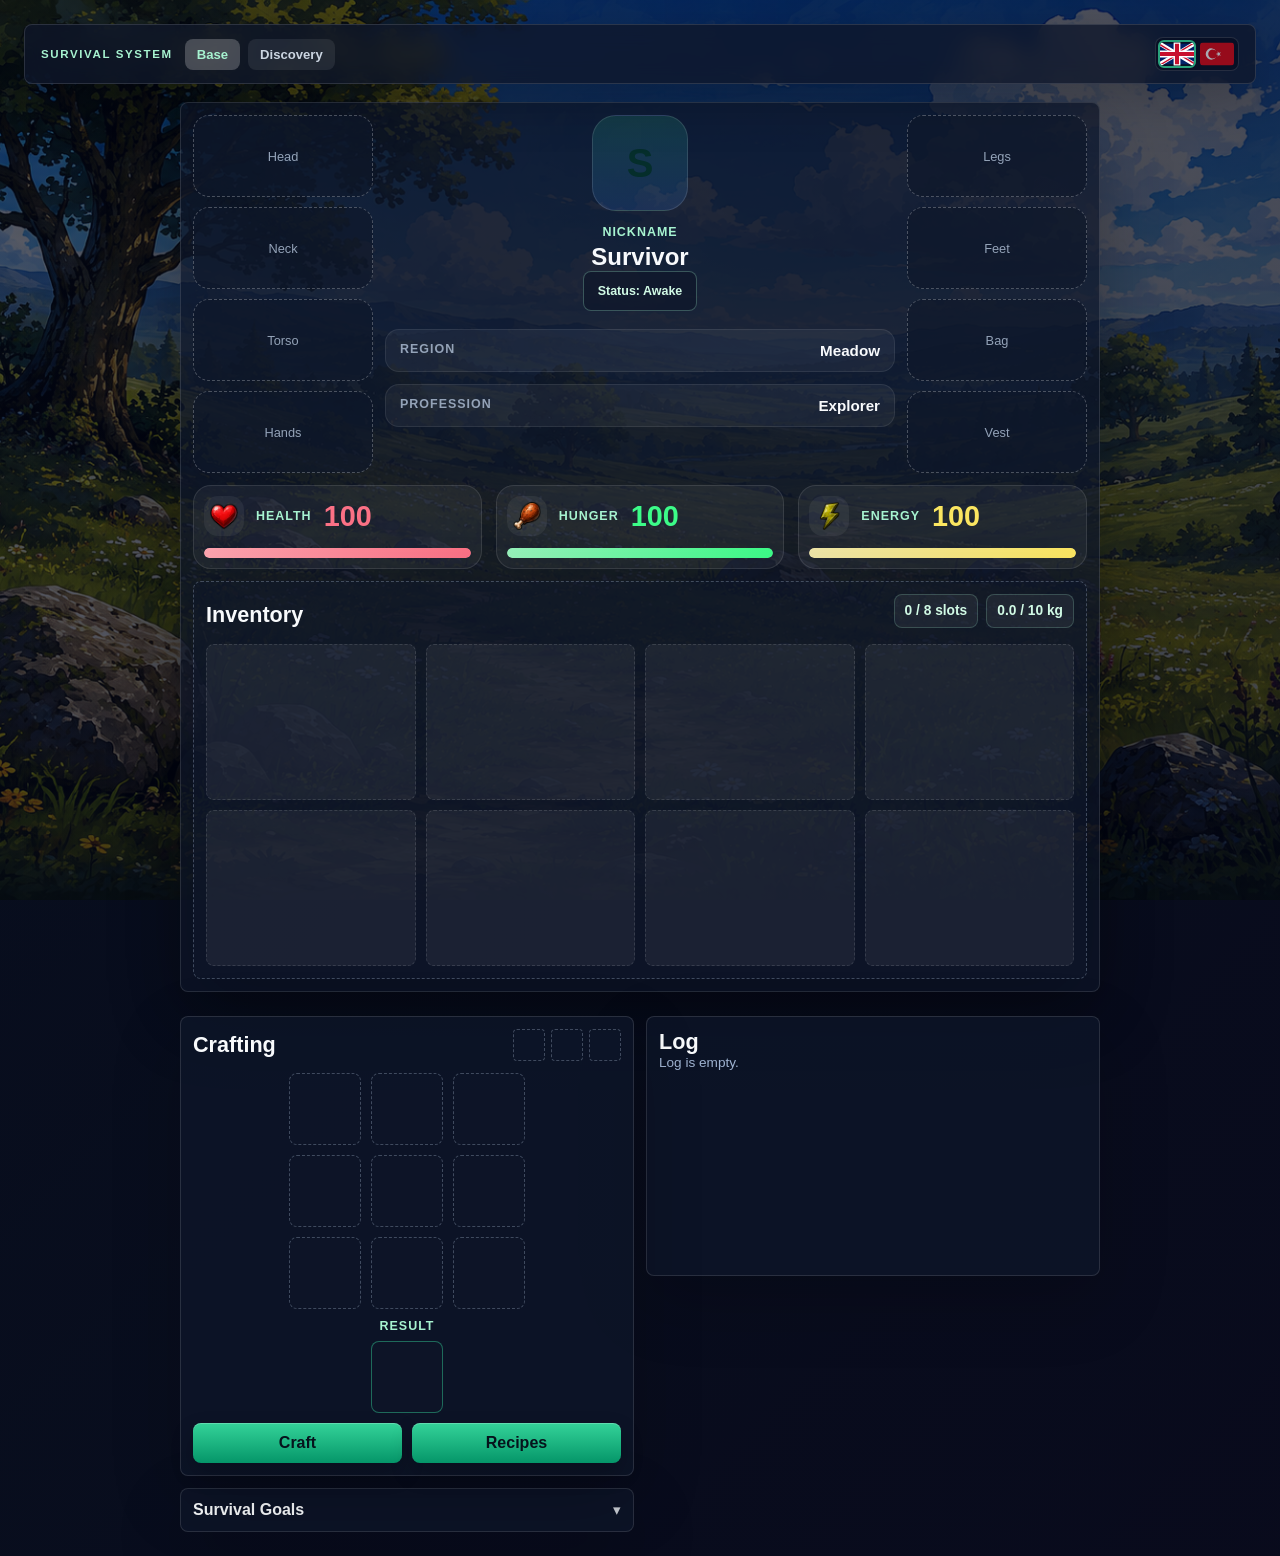
==== index.html @ 22fc7a63 "feat: Add clothing durability mechanics and damage handling during encounters; update translations f" ====
﻿<!DOCTYPE html>
<html lang="en">
<head>
  <meta charset="UTF-8">
  <meta name="viewport" content="width=device-width, initial-scale=1.0">
  <title>Survival System</title>
  <link rel="stylesheet" href="css/base.css">
  <link rel="stylesheet" href="css/layout.css">
  <link rel="stylesheet" href="css/character.css">
  <link rel="stylesheet" href="css/equipment.css">
  <link rel="stylesheet" href="css/inventory.css">
  <link rel="stylesheet" href="css/crafting.css">
  <link rel="stylesheet" href="css/shelter.css">
  <link rel="stylesheet" href="css/responsive.css">
</head>
<body>

  <header class="top-navbar">
  <div class="brand-block">
    <p class="eyebrow">SURVIVAL SYSTEM</p>
  </div>

  <nav class="navbar-menu" aria-label="Game menu">
    <a class="navbar-link is-active" href="index.html" data-i18n="base">Base</a>
    <a class="navbar-link" href="discovery.html" data-i18n="discovery">Discovery</a>
  </nav>

  <div class="language-switcher" aria-label="Language switcher">
    <button class="language-button is-active" type="button" data-language="en" aria-label="English">
      <svg xmlns="http://www.w3.org/2000/svg" viewBox="0 0 50 30" width="1000" height="600" aria-hidden="true">
        <clipPath id="t">
          <path d="M25,15h25v15zv15h-25zh-25v-15zv-15h25z"/>
        </clipPath>
        <path d="M0,0v30h50v-30z" fill="#012169"/>
        <path d="M0,0 50,30M50,0 0,30" stroke="#fff" stroke-width="6"/>
        <path d="M0,0 50,30M50,0 0,30" clip-path="url(#t)" stroke="#C8102E" stroke-width="4"/>
        <path d="M-1 11h22v-12h8v12h22v8h-22v12h-8v-12h-22z" fill="#C8102E" stroke="#FFF" stroke-width="2"/>
      </svg>
    </button>

        <button class="language-button" type="button" data-language="tr" aria-label="Turkce">
      <svg xmlns="http://www.w3.org/2000/svg" width="1200" height="800" viewBox="0 -30000 90000 60000" aria-hidden="true">
        <path fill="#e30a17" d="m0-30000h90000v60000H0z"/>
        <path fill="#fff" d="m41750 0 13568-4408-8386 11541V-7133l8386 11541zm925 8021a15000 15000 0 1 1 0-16042 12000 12000 0 1 0 0 16042z"/>
      </svg>
    </button>
  </div>
</header>

<p id="alertMessage" class="alert-message" aria-live="polite" hidden></p>

  <main class="game-shell game-layout" aria-label="Survival game interface">
    <section class="left-column">
      <section class="profile-panel" aria-label="Character information">
        <div class="profile-top eft-layout" aria-label="Character profile and equipment">

          <section class="equipment-side" aria-label="Equipment slots">

            <div class="equipment-column">
              <div class="equipment-slot" data-equip-slot="head">Head</div>
              <div class="equipment-slot" data-equip-slot="neck">Neck</div>
              <div class="equipment-slot" data-equip-slot="torso">Torso</div>
              <div class="equipment-slot" data-equip-slot="hands">Hands</div>
            </div>
          </section>

          <section class="character-center" aria-label="Character center panel">
            <div class="avatar human-avatar" aria-hidden="true">
              <span class="avatar-icon">S</span>
            </div>

            <div class="profile-details" aria-label="Character information">
              <p class="label" data-i18n="nicknameLabel">Nickname</p>
              <p id="nickname" class="name">Survivor</p>
              <p id="statusText" class="status-pill profile-status">Status: Awake</p>

              <div class="character-meta" aria-label="Character metadata">
                <div class="meta-row">
                  <span data-i18n="regionLabel">Region</span>
                  <strong id="region">Meadow</strong>
                </div>
                <div class="meta-row">
                  <span data-i18n="professionLabel">Profession</span>
                  <strong id="profession">Explorer</strong>
                </div><!-- experience is currently not implemented, so hiding this for now to avoid confusion
              <div class="meta-row">
                  <span data-i18n="experienceLabel">Experience</span>
                  <strong id="experience">420 XP</strong>
                </div> -->
              </div>
            </div>
          </section>

          <section class="equipment-side right-equipment" aria-label="Equipment slots">

            <div class="equipment-column">
              <div class="equipment-slot" data-equip-slot="legs">Legs</div>
              <div class="equipment-slot" data-equip-slot="feet">Feet</div>
              <div class="equipment-slot" data-equip-slot="bag">Bag</div>
              <div class="equipment-slot" data-equip-slot="vest">Vest</div>
            </div>
          </section>

          </div>

            <div class="status-meters" aria-label="Status meters">
              <article class="status-card health">
                <div class="status-header">
                <div class="status-icon health-icon" aria-hidden="true">
                  <img src="img/health.png" class="icon-base" alt="">
                  <img src="img/health.png" class="icon-fill" id="healthIconFill" alt="">
                </div>
                  <span class="stat-label" data-i18n="health">Health</span>
                  <strong id="health">100</strong>
                </div>
                <div class="meter-track">
                  <div class="meter-fill" id="healthFill"></div>
                </div>
                
              </article>

              <article class="status-card hunger">
                <div class="status-header">
                <div class="status-icon hunger-icon" aria-hidden="true">
                  <img src="img/hunger.png" class="icon-base" alt="">
                  <img src="img/hunger.png" class="icon-fill" id="hungerIconFill" alt="">
                </div>
                  <span class="stat-label" data-i18n="hunger">Hunger</span>
                  <strong id="hunger">50</strong>
                </div>
                <div class="meter-track">
                  <div class="meter-fill" id="hungerFill"></div>
                </div>
                
              </article>

              <article class="status-card energy">
                <div class="status-header">
                <div class="status-icon energy-icon" aria-hidden="true">
                  <img src="img/energy.png" class="icon-base" alt="">
                  <img src="img/energy.png" class="icon-fill" id="energyIconFill" alt="">
                </div>
                  <span class="stat-label" data-i18n="energy">Energy</span>
                  <strong id="energy">50</strong>
                </div>
                <div class="meter-track">
                  <div class="meter-fill" id="energyFill"></div>
                </div>
                
              </article>
            </div>
          </div>

    <section class="inventory-panel" aria-label="Inventory">
      <div class="inventory-header">
        <h2 data-i18n="inventory">Inventory</h2>
        <p class="inventory-summary">
          <span id="inventorySlots">0 / 4 slots</span>
          <span id="inventoryWeight">0 / 5 kg</span>
        </p>
      </div>
      <div id="inventoryGrid" class="inventory-grid"></div>
    </section>
  
      </section>
    </section>

 <section class="right-column" aria-label="Crafting & Recipes">

    <section class="side-card shelter-card" id="shelterCard" hidden>
      <div class="side-card-header shelter-header">
        <div class="shelter-top">
          <div>
            <h2 id="shelterTitle" data-i18n="tent">Tent</h2>
            <small id="shelterRegionText">Meadow</small>
          </div>
          

          <div class="shelter-summary">
            <span id="shelterStorageText">0 / 16 slots</span>
            <span id="shelterWeightText">0 / 50 kg</span>
          </div>
          <button id="destroyShelterButton" class="destroy-shelter-button" type="button" data-i18n="pack">Pack</button>
        </div>
      </div>
      <div class="shelter-storage-grid" id="shelterStorageGrid"></div>
    </section>

    <aside class="info-side-panel" aria-label="Recipes and logs">
    <section class="side-card recipes-card" id="recipesPanel" hidden>
      <div class="recipes-header">
        <h2 data-i18n="recipes">Recipes</h2>
        <button id="closeRecipesBtn" type="button" class="recipes-close">&times;</button>
      </div>

      <div class="recipes-category">
        <div class="recipe-filters" id="recipeFilters">
          <button type="button" class="recipe-filter-btn is-active" data-category="basic" data-i18n="recipeCategory_basic">Basic</button>
          <button type="button" class="recipe-filter-btn" data-category="medical" data-i18n="recipeCategory_medical" >Medical</button>
          <button type="button" class="recipe-filter-btn" data-category="tools" data-i18n="recipeCategory_tools" >Tools</button>
          <button type="button" class="recipe-filter-btn" data-category="smelting" data-i18n="recipeCategory_smelting" >Smelting</button>
          <button type="button" class="recipe-filter-btn" data-category="survival" data-i18n="recipeCategory_survival" >Survival</button>
          <button type="button" class="recipe-filter-btn" data-category="cooking" data-i18n="recipeCategory_cooking" >Cooking</button>
          <button type="button" class="recipe-filter-btn" data-category="clothing" data-i18n="recipeCategory_clothing" >Clothing</button>
        </div>
      </div>

      <div class="recipe-list" id="recipeList"></div>
    </section>

  </aside>

      <div class="right-bottom-grid">
  <aside class="craft-side-panel" aria-label="Crafting">
    <section class="side-card crafting-card">

        <div class="crafting-header">
        <h2 data-i18n="crafting">Crafting</h2>
          <div class="workstation-slots" id="workstationSlots">
          <div class="workstation-slot" data-workstation-slot="campfire"></div>
          <div class="workstation-slot" data-workstation-slot="choppingBlock"></div>
          <div class="workstation-slot" data-workstation-slot="tanningRack"></div>
        </div>
      </div>


      <div class="crafting-workbench">
        <div class="craft-grid" id="craftGrid">
          <div class="craft-slot" data-craft-slot="0"></div>
          <div class="craft-slot" data-craft-slot="1"></div>
          <div class="craft-slot" data-craft-slot="2"></div>

          <div class="craft-slot" data-craft-slot="3"></div>
          <div class="craft-slot" data-craft-slot="4"></div>
          <div class="craft-slot" data-craft-slot="5"></div>

          <div class="craft-slot" data-craft-slot="6"></div>
          <div class="craft-slot" data-craft-slot="7"></div>
          <div class="craft-slot" data-craft-slot="8"></div>
        </div>

        <div class="craft-result-area">
          <p class="craft-result-label" data-i18n="result">Result</p>

          <div class="craft-result-slot" id="craftResultSlot"></div>
        </div>

        <div class="craft-actions">
          <button id="craftBtn" type="button" data-i18n="craft">Craft</button>
          <button id="recipesBtn" type="button" data-i18n="recipes">Recipes</button>
        </div>
      </div>
    </section>
  </aside>

      <section class="side-card log-card">
      <div class="log-header">
        <h2 data-i18n="log">Log</h2>
      </div>

      <div id="logList" class="log-list">
        <p class="log-empty" data-i18n="logEmpty">No events yet.</p>
      </div>
    </section>

    <section class="side-card goals-panel" id="goalsPanel">
      <button type="button" class="goals-toggle" id="goalsToggle">
        <span data-i18n="survivalGoals">Survival Goals</span>
        <span class="goals-arrow" id="goalsArrow">▾</span>
      </button>

      <div class="goals-content" id="goalsContent">
        <div id="goalsList" class="goals-list"></div>
      </div>
    </section>

      </div>

</section>

  </main>

  <div id="toastContainer" class="toast-container" aria-live="polite"></div>

<script src="js/data.js"></script>
<script src="js/character.js"></script>
<script src="js/inventory.js"></script>
<script src="js/i18n.js"></script>
<script src="js/equipment.js"></script>
<script src="js/crafting.js"></script>
<script src="js/ui.js"></script>
<script src="js/shelter.js"></script>
<script src="js/save.js"></script>
<script src="js/main.js"></script>
</body>
</html>
---- css/base.css ----
* {
  box-sizing: border-box;
}

body {
  min-height: 100vh;
  margin: 0;
  --region-image: none;
  background:
    linear-gradient(135deg, rgba(2, 6, 23, 0.65), rgba(2, 6, 23, 0.78)),
    var(--region-image) center / cover no-repeat fixed,
    radial-gradient(circle at top left, rgba(52, 211, 153, 0.16), transparent 34rem),
    linear-gradient(135deg, #111827 0%, #18212f 52%, #211b2f 100%);
  color: #f8fafc;
  font-family: Arial, sans-serif;
  padding: 24px;
  transition: background 320ms ease;
}

.hero {
  margin-bottom: 24px;
}

.eyebrow,
.label,
.stat-label {
  margin: 0;
  color: #a7f3d0;
  font-size: 0.78rem;
  font-weight: 700;
  letter-spacing: 0.08em;
  text-transform: uppercase;
}

h1 {
  margin: 8px 0 14px;
  font-size: clamp(2rem, 5vw, 4rem);
  line-height: 1;
}

h2 {
  margin: 0;
  font-size: 1.35rem;
}

.status-pill {
  display: inline-flex;
  align-items: center;
  min-height: 40px;
  margin: 0;
  padding: 10px 14px;
  border: 1px solid rgba(167, 243, 208, 0.28);
  border-radius: 8px;
  background: rgba(15, 23, 42, 0.72);
  color: #d1fae5;
  font-weight: 700;
}

.profile-status {
  display: inline-flex;
  justify-content: center;
  align-items: center;
  width: fit-content;
  margin: 8px auto 14px;
  font-size: 0.78rem;
}

.alert-message {
  display: none;
  width: fit-content;
  max-width: 100%;
  margin: 12px 0 0;
  padding: 11px 14px;
  border: 1px solid rgba(251, 146, 60, 0.45);
  border-radius: 8px;
  background: rgba(127, 29, 29, 0.62);
  box-shadow: 0 14px 34px rgba(251, 146, 60, 0.18);
  color: #ffedd5;
  font-weight: 800;
}

.alert-message.is-visible {
  display: block;
  animation: alert-pop 220ms ease-out;
}

@keyframes alert-pop {
  from {
    opacity: 0;
    transform: translateY(-6px);
  }

  to {
    opacity: 1;
    transform: translateY(0);
  }
}

.toast-container {
  position: fixed;
  right: 18px;
  bottom: 18px;
  z-index: 9999;

  display: grid;
  gap: 10px;

  width: min(320px, calc(100vw - 36px));
}

.toast {
  padding: 12px 14px;

  border-radius: 8px;
  border: 1px solid rgba(255, 255, 255, 0.14);

  background: rgba(15, 23, 42, 0.94);
  color: #f8fafc;

  font-size: 0.86rem;
  font-weight: 700;

  box-shadow: 0 18px 40px rgba(0, 0, 0, 0.35);

  animation: toastIn 160ms ease;
}

.toast.is-warning {
  border-color: rgba(251, 191, 36, 0.45);
}

.toast.is-error {
  border-color: rgba(244, 63, 94, 0.5);
}

.toast.is-success {
  border-color: rgba(52, 211, 153, 0.5);
}

@keyframes toastIn {
  from {
    opacity: 0;
    transform: translateY(8px);
  }

  to {
    opacity: 1;
    transform: translateY(0);
  }
}
---- css/layout.css ----
.top-navbar {
  width: min(1500px, 100%);
  margin: 0 auto 18px;

  display: flex;
  align-items: center;
  justify-content: space-between;
  gap: 12px;

  padding: 12px 16px;

  border: 1px solid rgba(255, 255, 255, 0.12);
  border-radius: 8px;

  background: rgba(15, 23, 42, 0.78);
  box-shadow: 0 18px 50px rgba(0, 0, 0, 0.22);
  backdrop-filter: blur(10px);
}

.brand-block {
  display: flex;
  align-items: center;
}

.top-navbar .eyebrow {
  margin: 0;
  font-size: 0.72rem;
  letter-spacing: 0.14em;
  text-transform: uppercase;
  color: #a7f3d0;
  font-weight: 900;
}

.top-navbar h1 {
  margin: 0;
  font-size: clamp(1.5rem, 3vw, 2.4rem);
  line-height: 1;
}

.navbar-actions {
  display: flex;
  align-items: center;
  gap: 12px;
}

.top-navbar .status-pill {
  margin: 0;
}

.navbar-menu {  display: flex;
  justify-content: center;
  align-items: center;
  gap: 8px;
}
.navbar-menu:empty {
  display: none;
}

.navbar-link {
  border: 0;
  border-radius: 8px;
  padding: 8px 12px;
  background: transparent;
  color: #cbd5e1;
  font-weight: 800;
  font-size: 0.82rem;
  cursor: pointer;
  text-decoration: none;
}

.navbar-link {
  background: rgba(255, 255, 255, 0.08);
}

.navbar-link.is-active {
  background: rgba(255, 255, 255, 0.219);
  color:#a7f3d0;
}

.language-switcher {
  margin-left: auto;

  display: flex;
  align-items: center;
  gap: 6px;

  padding: 4px;

  border-radius: 8px;
  background: rgba(2, 6, 23, 0.45);
  border: 1px solid rgba(255, 255, 255, 0.12);
}

.language-button {
  width: 34px;
  height: 24px;

  padding: 0;
  border: 0;
  border-radius: 4px;

  overflow: hidden;
  cursor: pointer;

  background: transparent;
  opacity: 0.65;
}

.language-button svg {
  width: 100%;
  height: 100%;
  display: block;
}

.language-button:hover {
  background: rgba(255, 255, 255, 0.12);
  box-shadow: none;
}

.language-button.is-active {
  opacity: 1;
  outline: 2px solid rgba(52, 211, 153, 0.75);
}


.game-shell {
  width: min(920px, 100%);
  margin: 0 auto;
}

.game-layout {
  display: grid;
  grid-template-columns: minmax(720px, 1fr) 360px;
  gap: 24px;
  align-items: start;
  max-width: 1560px;
  margin: 0 auto;
}

.game-shell.game-layout {
  width: min(1500px, 100%);
  display: grid;
  grid-template-columns: minmax(620px, 1.35fr) minmax(620px, 1fr);
  gap: 12px;
  align-items: start;
}

.left-column,
.right-column {
  display: grid;
  gap: 12px;
  min-width: 0;
  align-content: start;
}

.right-bottom-grid {
  display: grid;
  grid-template-columns: minmax(300px, 1fr) minmax(300px, 1fr);
  gap: 12px;
  align-items: start;
}

.craft-side-panel,
.info-side-panel {
  top: 88px;
  min-width: 0;
  display: grid;
  gap: 12px;
}

.main-panel {
  display: grid;
  gap: 12px;
  min-width: 0;
}

.goals-panel {
  overflow: hidden;
}

.goals-toggle {
  width: 100%;
  border: none;
  background: transparent;
  color: inherit;
  cursor: pointer;
  display: flex;
  align-items: center;
  justify-content: space-between;
  gap: 8px;
  padding: 0;
  font: inherit;
}

.goals-toggle span:first-child {
  font-size: 1rem;
  font-weight: 700;
}

.goals-arrow {
  opacity: 0.75;
  font-size: 0.95rem;
}

.goals-content {
  max-height: 0;
  overflow: hidden;
  transition: max-height 0.25s ease;
}

.goals-list {
  margin-top: 12px;
  display: grid;
  gap: 6px;
  padding-top: 10px;
  border-top: 1px solid rgba(148, 163, 184, 0.18);
}

.goal-item {
  display: flex;
  align-items: center;
  gap: 8px;
  min-height: 24px;
  font-size: 0.88rem;
  color: rgba(226, 232, 240, 0.88);
}

.goal-check {
  width: 18px;
  min-width: 18px;
  display: inline-flex;
  justify-content: center;
  color: rgba(148, 163, 184, 0.9);
  font-size: 0.85rem;
}

.goal-text {
  line-height: 1.35;
}

.goal-completed {
  color: rgba(148, 163, 184, 0.75);
}

.goal-completed .goal-check {
  color: rgba(34, 197, 94, 0.95);
}

.goal-completed .goal-text {
  text-decoration: line-through;
  text-decoration-thickness: 1px;
  text-decoration-color: rgba(148, 163, 184, 0.65);
}
---- css/character.css ----
.profile-panel {
  display: grid;
  gap: 12px;
  padding: 12px;
  border: 1px solid rgba(255, 255, 255, 0.12);
  border-radius: 8px;
  background: rgba(15, 23, 42, 0.72);
  box-shadow: 0 24px 70px rgba(0, 0, 0, 0.28);
}

.avatar {
  display: grid;
  width: 58px;
  height: 58px;
  place-items: center;
  border-radius: 8px;
  background: #34d399;
  color: #052e2b;
  font-size: 1.7rem;
  font-weight: 800;
}

.name {
  margin: 4px 0 0;
  font-size: 1.5rem;
  font-weight: 800;
}

.hero {
  margin-bottom: 24px;
}

.health strong {
  color: #fb7185;
}

.hunger strong {
  color: #3cfb88;
}

.energy strong {
  color: #fae560;
}

.profile-top {
  display: grid;
  grid-template-columns: minmax(140px, 180px) minmax(0, 1fr) minmax(140px, 180px);
  gap: 12px;
  align-items: stretch;
}

.human-avatar {
  width: 96px;
  height: 96px;
  border-radius: 24px;
  background: linear-gradient(180deg, rgba(52, 211, 153, 0.16), rgba(59, 130, 246, 0.16));
  display: grid;
  place-items: center;
  border: 1px solid rgba(255, 255, 255, 0.12);
}

.character-center {
  display: grid;
  justify-items: center;
  text-align: center;
  gap: 14px;
}

.profile-details {
  width: 100%;
}

.avatar-icon {
  font-size: 2.5rem;
}

.character-meta {
  display: grid;
  gap: 12px;
  margin-top: 18px;
}

.meta-row {
  display: flex;
  justify-content: space-between;
  gap: 12px;
  padding: 12px 14px;
  border-radius: 14px;
  background: rgba(255, 255, 255, 0.05);
  border: 1px solid rgba(255, 255, 255, 0.08);
}

.meta-row span {
  color: #94a3b8;
  font-size: 0.78rem;
  font-weight: 700;
  letter-spacing: 0.08em;
  text-transform: uppercase;
}

.meta-row strong {
  color: #f8fafc;
  font-size: 0.95rem;
  font-weight: 800;
}

.status-meters {
  display: grid;
  gap: 14px;
  grid-template-columns: repeat(3, minmax(0, 1fr));
}

.status-card {
  padding: 10px;
  border-radius: 18px;
  border: 1px solid rgba(255, 255, 255, 0.1);
  background: rgba(255, 255, 255, 0.05);
  display: grid;
  gap: 12px;
}

.status-header {
  display: flex;
  align-items: center;
  gap: 12px;
}

.status-icon {
  position: relative;
  width: 2.5rem;
  height: 2.5rem;
  border-radius: 14px;
  background: rgba(255, 255, 255, 0.06);
  display: grid;
  place-items: center;
  overflow: hidden;
}

.icon-base,
.icon-fill {
  position: absolute;
  width: 70%;
  height: 70%;
  object-fit: contain;
}

.icon-base {
  opacity: 0.18;
  filter: grayscale(1);
}

.icon-fill {
  opacity: 1;
  clip-path: inset(var(--empty) 0 0 0);
  transition: clip-path 260ms ease;
}

.status-card.health {
  color: #fb7185;
}

.status-card.hunger {
  color: #3cfb88;
}

.status-card.energy {
  color: #fae560;
}

.meter-track {
  width: 100%;
  height: 10px;
  background: rgba(255, 255, 255, 0.15);
  border-radius: 999px;
  overflow: hidden;
}

.meter-fill {
  width: 0%;
  height: 100%;
  border-radius: 999px;
  background: linear-gradient(90deg, rgba(52, 211, 153, 0.9), rgba(34, 211, 212, 0.9));
  transition: width 260ms ease;
}

.status-card.health .meter-fill {
  background: linear-gradient(90deg, #fda4af, #fb7185);
}

.status-card.hunger .meter-fill {
  background: linear-gradient(90deg, #97f1bb, #3cfb88);
}

.status-card.energy .meter-fill {
  background: linear-gradient(90deg, #eee5a8, #fae560);
}



.status-card strong {
  font-size: 1.8rem;
  line-height: 1;
}

.status-pill {
  display: inline-flex;
  align-items: center;
  min-height: 40px;
  margin: 0;
  padding: 10px 14px;
  border: 1px solid rgba(167, 243, 208, 0.28);
  border-radius: 8px;
  background: rgba(15, 23, 42, 0.72);
  color: #d1fae5;
  font-weight: 700;
}
---- css/equipment.css ----
.equipment-grid {
  display: grid;
  grid-template-columns: repeat(2, 96px);
  gap: 10px;
}

.eft-layout {
  align-items: start;
}

.equipment-side {
  display: grid;
  gap: 10px;
}

.equipment-side h2 {
  font-size: 0.9rem;
  color: #86efac;
  letter-spacing: 0.08em;
  text-transform: uppercase;
}

.equipment-title-placeholder {
  visibility: hidden;
  user-select: none;
}

.equipment-column {
  display: grid;
  gap: 10px;
}

.equipment-slot {
  min-height: 82px;
  border: 1px dashed rgba(255,255,255,0.25);
  border-radius: 16px;
  background: rgba(15, 23, 42, 0.65);
  display: grid;
  place-items: center;
  text-align: center;
  font-size: 0.8rem;
  color: #94a3b8;
  position: relative;
  overflow: hidden;
}

.equipment-slot img {
  width: 42px;
  height: 42px;
  object-fit: contain;
}

.equipment-slot.is-equipped {
  border-style: solid;
  color: #f8fafc;
  background: rgba(52, 211, 153, 0.16);
  border-color: rgba(110, 231, 183, 0.6);
}

.equipment-slot span {
  display: block;
  max-width: 90%;
  white-space: nowrap;
  overflow: hidden;
  text-overflow: ellipsis;
}

.equipment-remove {
  position: absolute;
  top: 6px;
  right: 6px;
  width: 22px;
  height: 22px;
  border: 0;
  font-size: 12px;
  border-radius: 50%;
  background: rgba(0, 0, 0, 0.35);
  color: rgba(255, 255, 255, 0.7);
  cursor: pointer;
  opacity: 0;
  transition:
    opacity 150ms ease,
    background 150ms ease,
    color 150ms ease;
}

.equipment-slot:hover .equipment-remove {
  opacity: 1;
}

.equipment-remove:hover {
  background: rgba(220, 38, 38, 0.85);
  color: white;
}
---- css/inventory.css ----
.inventory-panel {
  padding: 12px;
  border: 1px dashed rgba(148, 163, 184, 0.38);
  background: rgba(15, 23, 42, 0.48);
  border-radius: 8px;
  box-shadow: 0 24px 70px rgba(0, 0, 0, 0.2);
}

.inventory-header {
  display: flex;
  align-items: end;
  justify-content: space-between;
  gap: 12px;
  margin-bottom: 16px;
}

.inventory-summary {
  display: flex;
  flex-wrap: wrap;
  justify-content: flex-end;
  gap: 8px;
  margin: 0;
}

.inventory-summary span {
  min-height: 34px;
  padding: 8px 10px;
  border: 1px solid rgba(167, 243, 208, 0.2);
  border-radius: 8px;
  background: rgba(255, 255, 255, 0.06);
  color: #d1fae5;
  font-size: 0.86rem;
  font-weight: 800;
}

.inventory-grid {
  display: grid;
  grid-template-columns: repeat(4, minmax(0, 1fr));
  gap: 10px;
}

.inventory-slot {
  position: relative;
  display: grid;
  min-height: 156px;
  overflow: hidden;
  padding: 10px;
  border: 1px solid rgba(255, 255, 255, 0.12);
  border-radius: 8px;
  background: rgba(255, 255, 255, 0.06);
}

.inventory-slot.is-empty {
  place-items: center;
  border-style: dashed;
}

.empty-slot-label {
  color: #cbd5e1;
  font-weight: 800;
  letter-spacing: 0.03em;
}

.item-info {
  display: grid;
  padding-bottom: 24px;
  min-height: 100%;
  grid-template-rows: 1fr auto;
  gap: 8px;
  place-items: center;
}

.item-image {
  width: min(96px, 80%);
  height: 90px;
  object-fit: contain;
  filter: drop-shadow(0 12px 18px rgba(0, 0, 0, 0.28));
  transition: transform 160ms ease, opacity 160ms ease;
}

.item-info strong {
  max-width: 100%;
  align-self: end;
  overflow: hidden;
  text-align: center;
  text-overflow: ellipsis;
  white-space: nowrap;
}

.quantity-badge {
  position: absolute;
  top: 8px;
  left: 8px;
  z-index: 5;
  min-width: 24px;
  height: 24px;
  display: flex;
  align-items: center;
  justify-content: center;
  border-radius: 999px;
  background: rgba(15, 23, 42, 0.9);
  color: white;
  font-size: 0.75rem;
  font-weight: 800;
}

.slot-actions {
  position: absolute;
  top: 8px;
  right: 8px;
  display: flex;
  gap: 6px;
  z-index: 12;
  opacity: 0;
  pointer-events: none;
  transition: opacity 140ms ease;
}

.inventory-slot:hover .slot-actions,
.inventory-slot:focus-within .slot-actions {
  opacity: 1;
  pointer-events: auto;
}

.inventory-slot:hover .item-image,
.inventory-slot:focus-within .item-image {
  opacity: 0.52;
  transform: scale(0.96);
}

.slot-action {
  width: 22px;
  height: 22px;
  display: grid;
  place-items: center;

  border: 0;
  border-radius: 50%;

  background: rgba(0, 0, 0, 0.35);
  color: rgba(255, 255, 255, 0.7);

  cursor: pointer;
  font-size: 0;
  font-weight: 900;

  box-shadow: none;

  transition:
    opacity 150ms ease,
    background 150ms ease,
    color 150ms ease;
}

.slot-action:hover {
  transform: translateY(-1px);
}

.use-action {
  color: #eff6ff;
  border-color: rgba(147, 197, 253, 0.5);
}

.use-action:hover,
.wear-action:hover {
  background: rgba(34, 197, 94, 0.88);
  border-color: rgba(134, 239, 172, 0.75);
}

.use-action::before {
  content: "✓";
  font-size: 12px;
}

.wear-action::before {
  content: "◆";
  font-size: 12px;
}

.drop-action::before {
  content: "×";
  font-size: 12px;
  line-height: 1;
}

.use-action,
.wear-action {
  border-color: rgba(52, 211, 153, 0.35);
}

.drop-action {
  border-color: rgba(244, 63, 94, 0.35);
}

.drop-action:hover {
  background: rgba(220, 38, 38, 0.85);
  color: white;
}

.item-durability {
  position: absolute;
  left: 10px;
  bottom: 10px;
  display: inline-flex;
  align-items: center;
  justify-content: center;
  min-width: 48px;
  padding: 4px 8px;
  border-radius: 10px;
  background: rgba(15, 23, 42, 0.9);
  border: 1px solid rgba(255, 255, 255, 0.08);
  color: #f8fafc;
  font-size: 0.68rem;
  font-weight: 800;
  line-height: 1;
  letter-spacing: 0.02em;
}

.item-weight {
  position: absolute;
  right: 10px;
  bottom: 10px;
  display: inline-flex;
  align-items: center;
  justify-content: center;
  min-width: 62px;
  padding: 4px 8px;
  border-radius: 10px;
  background: rgba(15, 23, 42, 0.9);
  border: 1px solid rgba(255, 255, 255, 0.08);
  color: #f8fafc;
  font-size: 0.68rem;
  font-weight: 800;
  line-height: 1;
  letter-spacing: 0.02em;
}
---- css/crafting.css ----
.side-card {
  padding: 12px;
  border: 1px solid rgba(255, 255, 255, 0.12);
  border-radius: 8px;
  background: rgba(15, 23, 42, 0.72);
  box-shadow: 0 24px 70px rgba(0, 0, 0, 0.2);
}

.crafting-workbench {
  display: grid;
  gap: 10px;
}

.craft-grid {
  display: grid;
  grid-template-columns: repeat(3, 72px);
  gap: 10px;
  justify-content: center;
}

.craft-slot,
.craft-result-slot {
  width: 72px;
  height: 72px;

  border-radius: 8px;
  border: 1px dashed rgba(148, 163, 184, 0.38);

  background: rgba(15, 23, 42, 0.48);

  display: grid;
  place-items: center;

  color: #9fb3d1;
  font-size: 0.72rem;

  position: relative;
  overflow: hidden;
}

.craft-slot:hover {
  border-color: rgba(52, 211, 153, 0.65);
  background: rgba(30, 41, 59, 0.72);
}

.craft-slot img {
  width: 36px;
  height: 36px;
  object-fit: contain;
}

.craft-slot span {
  font-size: 0.68rem;
  font-weight: 800;
  text-align: center;
}

.craft-result-area {
  display: grid;
  justify-content: center;
  gap: 8px;
}

.craft-result-slot {
  border-style: solid;
  border-color: rgba(52, 211, 153, 0.45);
}

.craft-result-slot img {
  width: 36px;
  height: 36px;
  object-fit: contain;
}

.craft-result-slot span {
  font-size: 0.72rem;
  font-weight: 800;
  text-align: center;
}

.craft-result-label {
  margin: 0;
  text-align: center;
  color: #a7f3d0;
  font-size: 0.78rem;
  font-weight: 900;
  letter-spacing: 0.08em;
  text-transform: uppercase;
}

.craft-actions {
  display: grid;
  grid-template-columns: 1fr 1fr;
  gap: 10px;
}

.craft-actions button {
  height: 40px;
  border: 0;
  border-radius: 8px;
  background: linear-gradient(180deg, #34d399, #059669);
  color: #06131c;
  font-weight: 900;
  font-size: 1rem;
  cursor: pointer;
  box-shadow:
    0 10px 22px rgba(0, 0, 0, 0.22),
    inset 0 1px 0 rgba(255, 255, 255, 0.22);
}

.craft-actions button:hover {
  filter: brightness(1.08);
}

.craft-actions button:active {
  transform: translateY(1px);
}

.crafting-card {
  position: relative;
}

.recipes-card {
  display: grid;
  gap: 12px;
}

.recipes-card[hidden] {
  display: none;
}

.recipes-header {
  display: flex;
  align-items: center;
  justify-content: space-between;
  gap: 12px;
  margin-bottom: 12px;
}

.recipes-header h3 {
  margin: 0;
  font-size: 1rem;
}

.recipes-close {
  width: 26px;
  height: 26px;

  border: 0;
  border-radius: 50%;

  background: rgba(15, 23, 42, 0.85);
  color: #f8fafc;

  cursor: pointer;
  font-weight: 900;
}

.recipes-close:hover {
  background: rgba(220, 38, 38, 0.85);
}

.recipes-category {
  color: #a7f3d0;
  font-weight: 900;
  letter-spacing: 0.08em;
  text-transform: uppercase;
}

.recipe-filters {
  display: grid;
  grid-template-columns: repeat(4, 1fr);
  gap: 4px;
  margin: 4px 0 4px;
}

.recipe-filter-btn {
  min-height: 34px;
  padding: 8px 10px;
  border: 1px solid rgba(148, 163, 184, 0.2);
  border-radius: 10px;
  background: rgba(15, 23, 42, 0.72);
  color: #dbeafe;
  font-size: 0.78rem;
  font-weight: 700;
  cursor: pointer;
  transition: 160ms ease;
}

.recipe-filter-btn:hover {
  border-color: rgba(52, 211, 153, 0.45);
  background: rgba(30, 41, 59, 0.88);
}

.recipe-filter-btn.is-active {
  border-color: rgba(52, 211, 153, 0.65);
  background: linear-gradient(180deg, rgba(52, 211, 153, 0.22), rgba(16, 185, 129, 0.16));
  color: #bbf7d0;
  box-shadow: inset 0 0 0 1px rgba(52, 211, 153, 0.12);
}


.recipe-list {
  display: grid;
  gap: 4px;
}

.recipe-row {
  display: grid;
  grid-template-columns: 1fr auto 110px;
  align-items: center;
  gap: 4px;
  padding: 4px;
  border-radius: 8px;
  border: 1px solid rgba(148, 163, 184, 0.22);
  background: rgba(30, 41, 59, 0.56);
}

.recipe-ingredients {
  display: flex;
  align-items: center;
  text-align: center;
  gap: 4px;
  justify-content: space-evenly;
}

.recipe-tool-group {
  border: 1px dashed rgba(52, 211, 153, 0.35);
  border-radius: 10px;
  padding: 4px;
}

.recipe-item,
.recipe-result {
  display: flex;
  flex-direction: column;
  align-items: center;
  justify-content: center;
  gap: 4px;
  min-width: 52px;
  text-align: center;
  font-size: 0.8rem;
}

.recipe-item img,
.recipe-result img {
  width: 24px;
  height: 24px;
  object-fit: contain;
}

.recipe-plus,
.recipe-equals {
  color: #34d399;
  font-weight: 900;
}

.recipe-result {
  justify-content: center;
}

.log-card {
  min-height: 260px;
}

.log-header h3 {
  margin: 0 0 12px;
  font-size: 1rem;
}

.log-list {
  display: grid;
  align-content: start;
  gap: 8px;
  max-height: 440px;
  overflow-y: auto;
}

.log-list::-webkit-scrollbar {
  width: 8px;
}

.log-list::-webkit-scrollbar-track {
  background: rgba(15, 23, 42, 0.45);
  border-radius: 999px;
}

.log-list::-webkit-scrollbar-thumb {
  background: rgba(148, 163, 184, 0.55);
  border-radius: 999px;
}

.log-list::-webkit-scrollbar-thumb:hover {
  background: rgba(203, 213, 225, 0.75);
}

.log-empty {
  margin: 0;
  color: #9fb3d1;
  font-size: 0.85rem;
}


.log-list {
  display: grid;
  gap: 8px;
  max-height: 360px;
  overflow-y: auto;
}

.log-item {
  margin: 0;
  padding: 9px 10px;

  border-radius: 8px;
  border: 1px solid rgba(148, 163, 184, 0.16);

  background: rgba(30, 41, 59, 0.56);
  color: #dbeafe;

  font-size: 0.82rem;
  font-weight: 700;
}

.log-success {
  border-color: rgba(52, 211, 153, 0.35);
}

.log-warning {
  border-color: rgba(251, 191, 36, 0.35);
}

.log-danger {
  border-color: rgba(244, 63, 94, 0.4);
}

.crafting-header {
  display: flex;
  align-items: center;
  justify-content: space-between;
  gap: 6px;
  margin-bottom: 12px;
}

.workstation-slots {
  display: flex;
  align-items: center;
  gap: 6px;
}

.workstation-slot {
  position: relative;

  width: 32px;
  height: 32px;
  border: 1px dashed rgba(148, 163, 184, 0.38);
  border-radius: 4px;

  background: rgba(15, 23, 42, 0.48);

  display: grid;
  place-items: center;

  overflow: hidden;
}

.workstation-slot.is-active {
  border-color: rgba(52, 211, 153, 0.75);
  background: rgba(52, 211, 153, 0.14);
}

.workstation-slot img {
  width: 24px;
  height: 24px;
  object-fit: contain;
}

.workstation-remove {
  position: absolute;
  top: 2px;
  right: 2px;

  width: 16px;
  height: 16px;

  border: 0;
  border-radius: 50%;

  background: rgba(0, 0, 0, 0.35);
  color: rgba(255, 255, 255, 0.75);

  cursor: pointer;
  opacity: 0;

  font-size: 0;
}

.workstation-remove::before {
  content: "×";
  font-size: 13px;
  line-height: 1;
}

.workstation-slot:hover .workstation-remove {
  opacity: 1;
}

.workstation-remove:hover {
  background: rgba(150, 91, 91, 0.85);
  color: white;
}

.recipe-workstation,
.recipe-workstation-missing {
  border: 1px solid rgba(251, 191, 36, 0.45);
  border-radius: 10px;
  padding: 4px;
}

.recipe-workstation-missing {
  opacity: 0.45;
  filter: grayscale(1);
}

.recipe-ingredient-group {
  border: 1px solid rgba(129, 86, 172, 0.518);
  border-radius: 10px;
  padding: 4px;
}
---- css/shelter.css ----
.shelter-card {
  display: grid;
  gap: 12px;
  padding: 12px;
}

.shelter-card[hidden] {
  display: none;
}

.shelter-header {

  gap: 12px;
}

.shelter-header h2 {
  margin: 0;
  font-size: 1.05rem;
}

.shelter-subtitle {
  margin: 4px 0 0;
  color: #94a3b8;
  font-size: 0.78rem;
  font-weight: 800;
}

.shelter-type-badge {
  padding: 6px 10px;
  border-radius: 8px;
  background: rgba(52, 211, 153, 0.14);
  border: 1px solid rgba(52, 211, 153, 0.35);
  color: #bbf7d0;
  font-size: 0.75rem;
  font-weight: 900;
}

.shelter-top {
  display: flex;
  align-items: end;
  justify-content: space-between;
  gap: 12px;
}

.shelter-top h2 {
  margin: 0;
  font-size: 1.35rem;
}

.shelter-top small {
  display: block;
  margin-top: 2px;
  color: #94a3b8;
  font-size: 0.78rem;
  font-style: italic;
  font-weight: 800;
}

.shelter-summary {
  margin-left: auto;
  display: flex;
  gap: 8px;
}

.shelter-summary span {
  min-height: 34px;
  padding: 8px 10px;
  border: 1px solid rgba(167, 243, 208, 0.2);
  border-radius: 8px;
  background: rgba(255, 255, 255, 0.06);
  color: #d1fae5;
  font-size: 0.86rem;
  font-weight: 800;
}

.shelter-storage-grid {
  display: grid;
  grid-template-columns: repeat(4, 1fr);
  gap: 6px;
}

.shelter-storage-slot {
  position: relative;
  display: grid;
  min-height: 105px;
  overflow: hidden;
  padding: 10px;

  border: 1px dashed rgba(148, 163, 184, 0.34);
  border-radius: 8px;
  background: rgba(15, 23, 42, 0.46);

  place-items: center;

    color: #cbd5e1;
  font-size: 0.72rem;
  font-weight: 800;
}

.shelter-storage-slot.is-filled {
  border-style: solid;
  border-color: rgba(52, 211, 153, 0.28);
  background: rgba(30, 41, 59, 0.58);
}

.shelter-storage-slot .item-info {
  display: grid;
  min-height: 100%;
  grid-template-rows: 1fr auto;
  gap: 6px;
  place-items: center;
}

.shelter-storage-slot .item-image {
  width: min(70px, 80%);
  height: 58px;
  object-fit: contain;
}

.shelter-storage-slot .item-info strong {
  max-width: 100%;
  align-self: end;
  overflow: hidden;
  text-align: center;
  text-overflow: ellipsis;
  white-space: nowrap;
}

.shelter-storage-slot img {
  width: 34px;
  height: 34px;
  object-fit: contain;
}

.shelter-storage-slot span {
  max-width: 100%;
  overflow: hidden;
  text-align: center;
  text-overflow: ellipsis;
  white-space: nowrap;

  font-size: 0.68rem;
  color: #e2e8f0;
}

.shelter-empty-label {
  opacity: 0.25;
}

.destroy-shelter-button {
  border: 0;
  border-radius: 8px;

  padding: 8px 12px;

  background: rgba(239, 68, 68, 0.15);
  color: #fecaca;

  cursor: pointer;

  font-size: 0.8rem;
  font-weight: 800;

  transition: background 150ms ease;
}

.destroy-shelter-button:hover {
  background: rgba(239, 68, 68, 0.3);
}
---- css/responsive.css ----
@media (max-width: 1300px) {
  .game-shell.game-layout {
    width: min(920px, 100%);
    grid-template-columns: 1fr;
    gap: 12px;
  }

  .left-column,
  .right-column {
    grid-column: 1;
  }

  .inventory-grid {
    grid-template-columns: repeat(4, minmax(120px, 1fr));
  }
}

@media (max-width: 1000px) {
  .right-bottom-grid {
    grid-template-columns: 1fr;
  }

  .craft-side-panel,
  .info-side-panel {
    position: static;
    align-self: stretch;
  }

  .craft-grid {
    grid-template-columns: repeat(3, 72px);
  }

  .crafting-card,
  .recipes-card,
  .log-card {
    width: 100%;
  }
}

@media (max-width: 768px) {
  .top-navbar {
    display: flex;
    flex-direction: row;
    align-items: center;
    justify-content: space-between;
    width: 100%;
    margin: 12px auto 16px;
    padding: 10px 12px;
    gap: 10px;
  }

  .brand-block {
    min-width: 0;
  }

  .top-navbar .eyebrow {
    font-size: 0.62rem;
    letter-spacing: 0.12em;
    white-space: nowrap;
  }

  .language-switcher {
    margin-left: auto;
    flex-shrink: 0;
    padding: 3px;
    gap: 4px;
  }

  .language-button {
    width: 30px;
    height: 21px;
  }
}

@media (max-width: 760px) {
  body {
    padding: 20px;
  }

  .inventory-grid {
    grid-template-columns: repeat(2, minmax(0, 1fr));
  }

  .inventory-header {
    align-items: start;
    flex-direction: column;
  }

  .inventory-summary {
    justify-content: flex-start;
  }

  .shelter-top {
    flex-direction: column;
    align-items: stretch;
  }

  .shelter-summary {
    justify-content: flex-start;
  }

  .shelter-storage-grid {
    grid-template-columns: repeat(4, 1fr);
  }

  .actions,
  .sleep-controls,
  .search-controls {
    display: grid;
    grid-template-columns: 1fr;
    width: 100%;
  }

  .profile-top {
    grid-template-columns: 1fr;
  }

  .equipment-side h2,
  .equipment-title-placeholder {
    visibility: visible;
  }

  .equipment-column {
    grid-template-columns: repeat(2, minmax(0, 1fr));
  }

  .right-equipment .equipment-column {
    grid-template-columns: 1fr;
  }

  .status-meters {
    grid-template-columns: 1fr;
  }
}

@media (max-width: 640px) {
  .recipe-filters {
    grid-template-columns: repeat(2, 1fr);
  }
}

@media (max-width: 560px) {
  .shelter-storage-grid {
    grid-template-columns: repeat(2, 1fr);
  }
}

@media (hover: none), (pointer: coarse) {
  .equipment-remove {
    opacity: 1;
  }

  .inventory-slot {
    min-height: 196px;
  }

  .slot-actions {
    opacity: 1;
    pointer-events: auto;
  }

  .slot-action {
    flex: 1;
    min-width: 24px;
    height: 24px;
  }

  .inventory-slot:hover .item-image,
  .inventory-slot:focus-within .item-image {
    opacity: 1;
    transform: none;
  }

  .item-info {
    display: grid;
    min-height: 100%;
    grid-template-rows: 1fr auto;
    gap: 8px;
    place-items: center;
  }
}
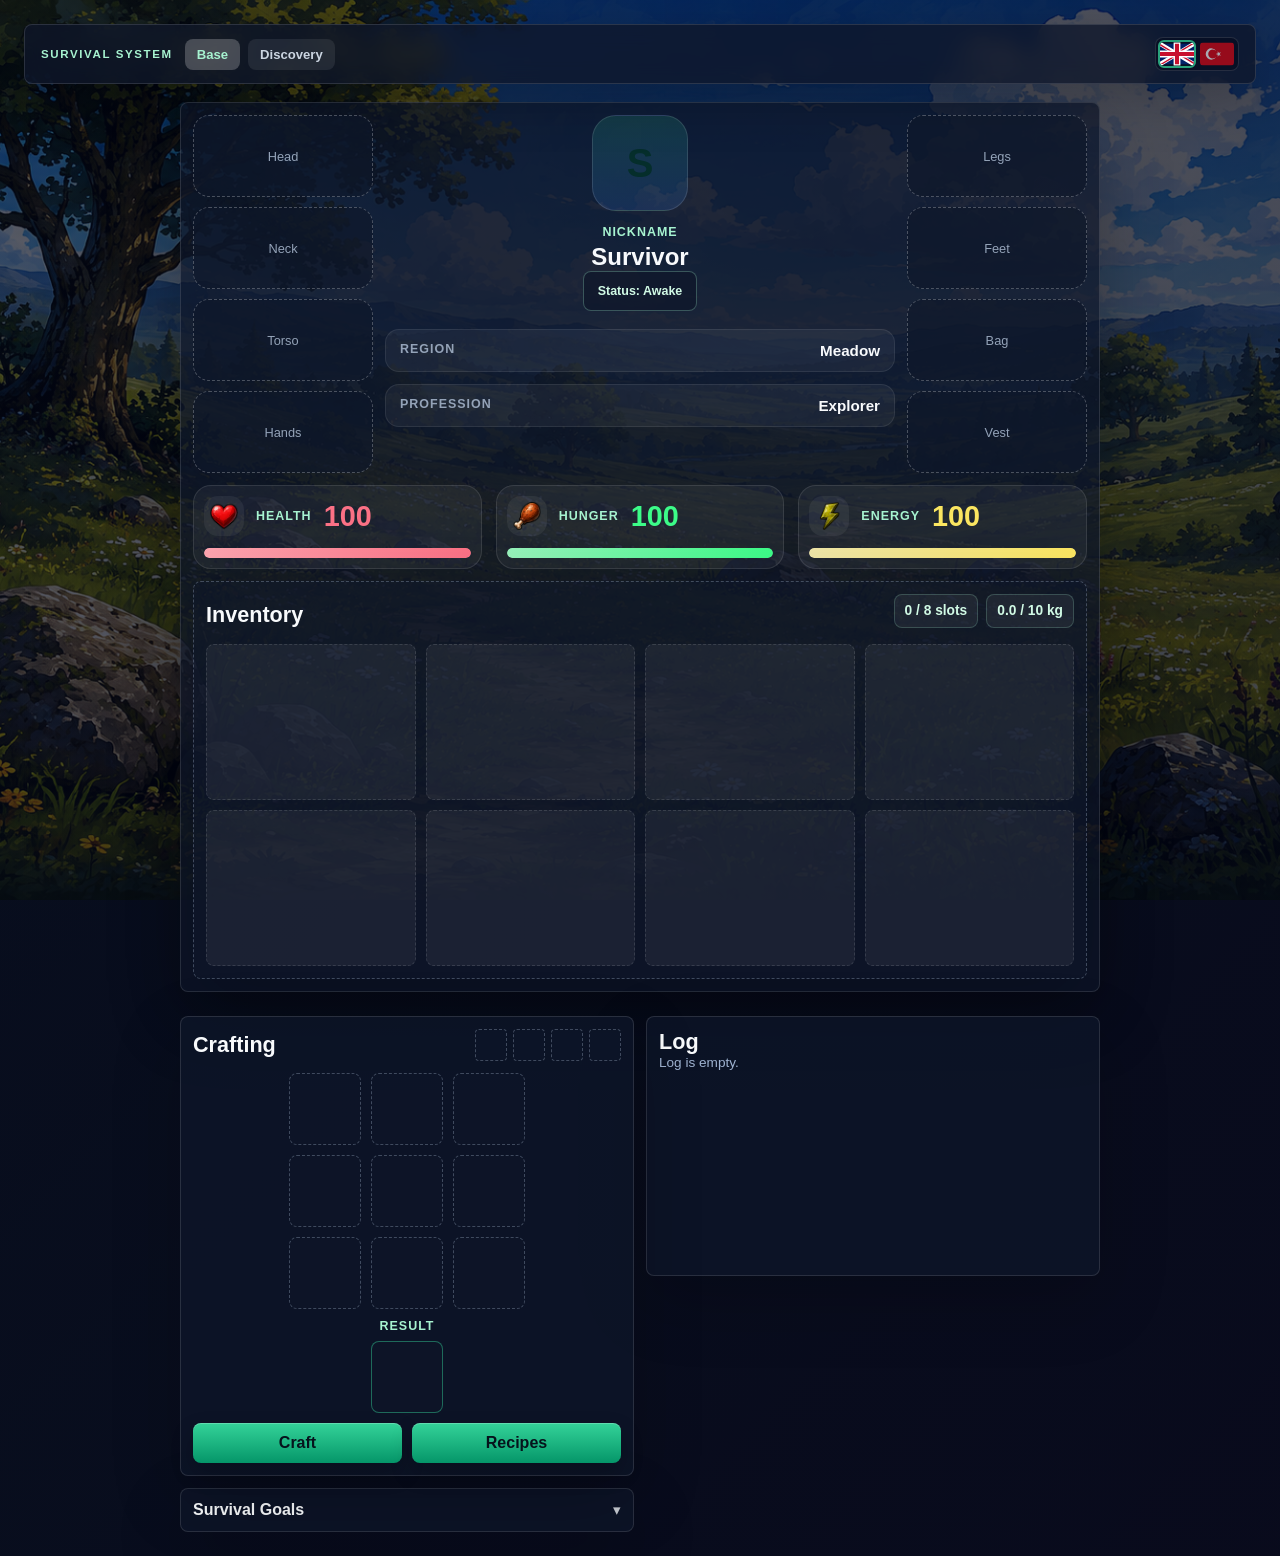
==== commit 34dfc298: "Loom workstation fix and img update" ====
--- a/index.html
+++ b/index.html
@@ -220,6 +220,7 @@
           <div class="workstation-slot" data-workstation-slot="campfire"></div>
           <div class="workstation-slot" data-workstation-slot="choppingBlock"></div>
           <div class="workstation-slot" data-workstation-slot="tanningRack"></div>
+          <div class="workstation-slot" data-workstation-slot="loom"></div>
         </div>
       </div>
 
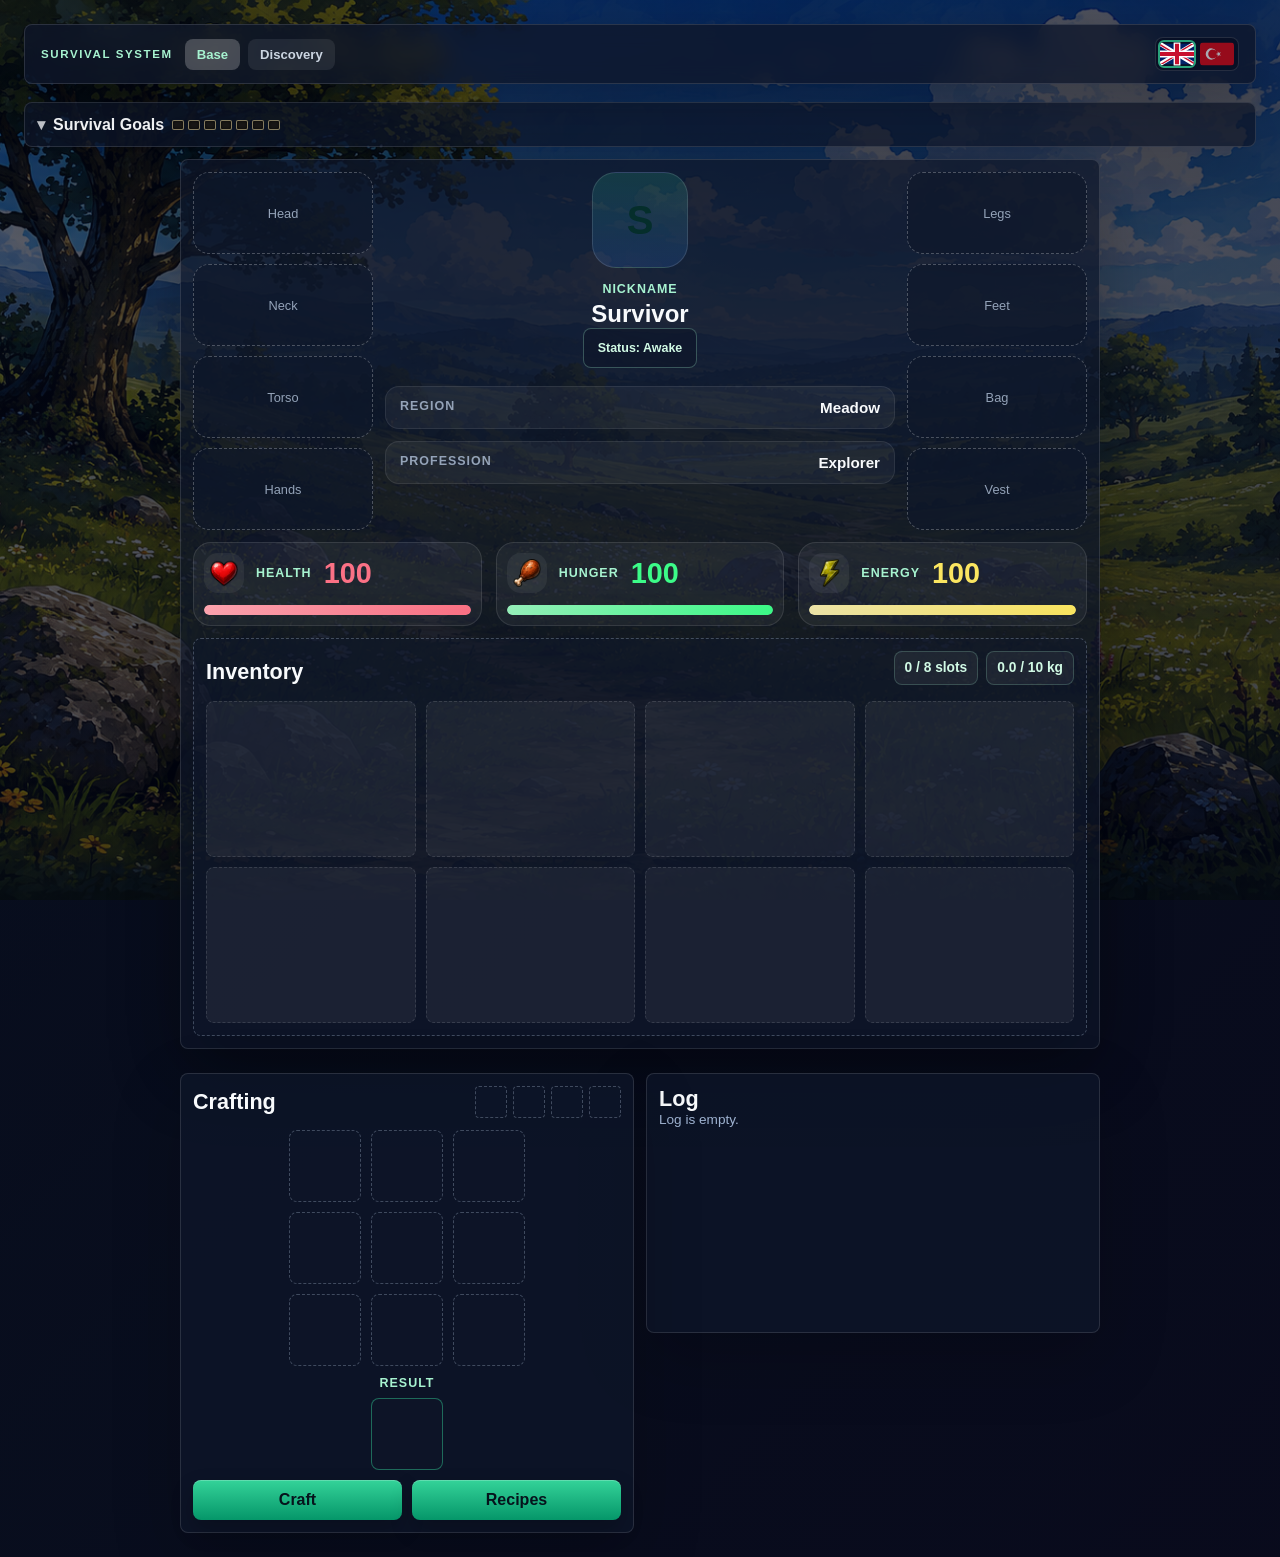
==== commit 1ca4e748: "feat: Implement buried stash system with rewards and UI updates for goals" ====
--- a/index.html
+++ b/index.html
@@ -49,6 +49,21 @@
 
 <p id="alertMessage" class="alert-message" aria-live="polite" hidden></p>
 
+    <section class="side-card goals-panel" id="goalsPanel">
+      <button type="button" class="goals-toggle" id="goalsToggle">
+        <span class="goals-arrow" id="goalsArrow">▾</span>
+        <span class="goals-title" data-i18n="survivalGoals">
+          Survival Goals
+        </span>
+
+        <span class="goals-progress" id="goalsProgress" aria-label="Goal progress"></span>
+      </button>
+
+      <div class="goals-content" id="goalsContent">
+        <div id="goalsList" class="goals-list"></div>
+      </div>
+    </section>
+
   <main class="game-shell game-layout" aria-label="Survival game interface">
     <section class="left-column">
       <section class="profile-panel" aria-label="Character information">
@@ -261,17 +276,6 @@
 
       <div id="logList" class="log-list">
         <p class="log-empty" data-i18n="logEmpty">No events yet.</p>
-      </div>
-    </section>
-
-    <section class="side-card goals-panel" id="goalsPanel">
-      <button type="button" class="goals-toggle" id="goalsToggle">
-        <span data-i18n="survivalGoals">Survival Goals</span>
-        <span class="goals-arrow" id="goalsArrow">▾</span>
-      </button>
-
-      <div class="goals-content" id="goalsContent">
-        <div id="goalsList" class="goals-list"></div>
       </div>
     </section>
 
--- a/css/layout.css
+++ b/css/layout.css
@@ -177,10 +177,11 @@
 
 .goals-panel {
   overflow: hidden;
+  width: min(1500px, 100%);
+  margin: 0 auto 12px;
 }
 
 .goals-toggle {
-  width: 100%;
   border: none;
   background: transparent;
   color: inherit;
@@ -193,14 +194,43 @@
   font: inherit;
 }
 
+.goals-title {
+  flex: 0 0 auto;
+  font-weight: 700;
+}
+
 .goals-toggle span:first-child {
   font-size: 1rem;
   font-weight: 700;
 }
 
+.goals-progress {
+  flex: 1;
+  display: grid;
+  grid-template-columns: repeat(7, minmax(12px, 1fr));
+  gap: 4px;
+}
+
+.goal-progress-cell {
+  height: 10px;
+  border: 1px solid rgba(190, 175, 135, 0.7);
+  border-radius: 2px;
+  background: rgba(30, 27, 22, 0.85);
+  box-shadow: inset 0 0 3px rgba(0, 0, 0, 0.65);
+}
+
+.goal-progress-cell.is-completed {
+  border-color: rgba(105, 190, 105, 0.9);
+  background: rgba(70, 165, 75, 0.95);
+  box-shadow:
+    inset 0 0 3px rgba(255, 255, 255, 0.2),
+    0 0 5px rgba(75, 185, 85, 0.35);
+}
+
 .goals-arrow {
   opacity: 0.75;
   font-size: 0.95rem;
+  flex: 0 0 auto;
 }
 
 .goals-content {
@@ -215,6 +245,8 @@
   gap: 6px;
   padding-top: 10px;
   border-top: 1px solid rgba(148, 163, 184, 0.18);
+  grid-auto-flow: column;
+  justify-content: start;
 }
 
 .goal-item {
--- a/css/crafting.css
+++ b/css/crafting.css
@@ -426,4 +426,33 @@
   border: 1px solid rgba(129, 86, 172, 0.518);
   border-radius: 10px;
   padding: 4px;
+}
+
+.quick-craft-button {
+  flex: 0 0 auto;
+  padding: 6px 10px;
+
+  border: 1px solid rgba(190, 160, 105, 0.75);
+  border-radius: 5px;
+
+  background: rgba(72, 58, 38, 0.92);
+  color: #ead8ac;
+
+  font-size: 12px;
+  font-weight: 700;
+  cursor: pointer;
+
+  transition:
+    background 140ms ease,
+    border-color 140ms ease,
+    transform 140ms ease;
+}
+
+.quick-craft-button:hover {
+  background: rgba(98, 78, 49, 0.96);
+  border-color: rgba(225, 195, 130, 0.95);
+}
+
+.quick-craft-button:active {
+  transform: translateY(1px);
 }
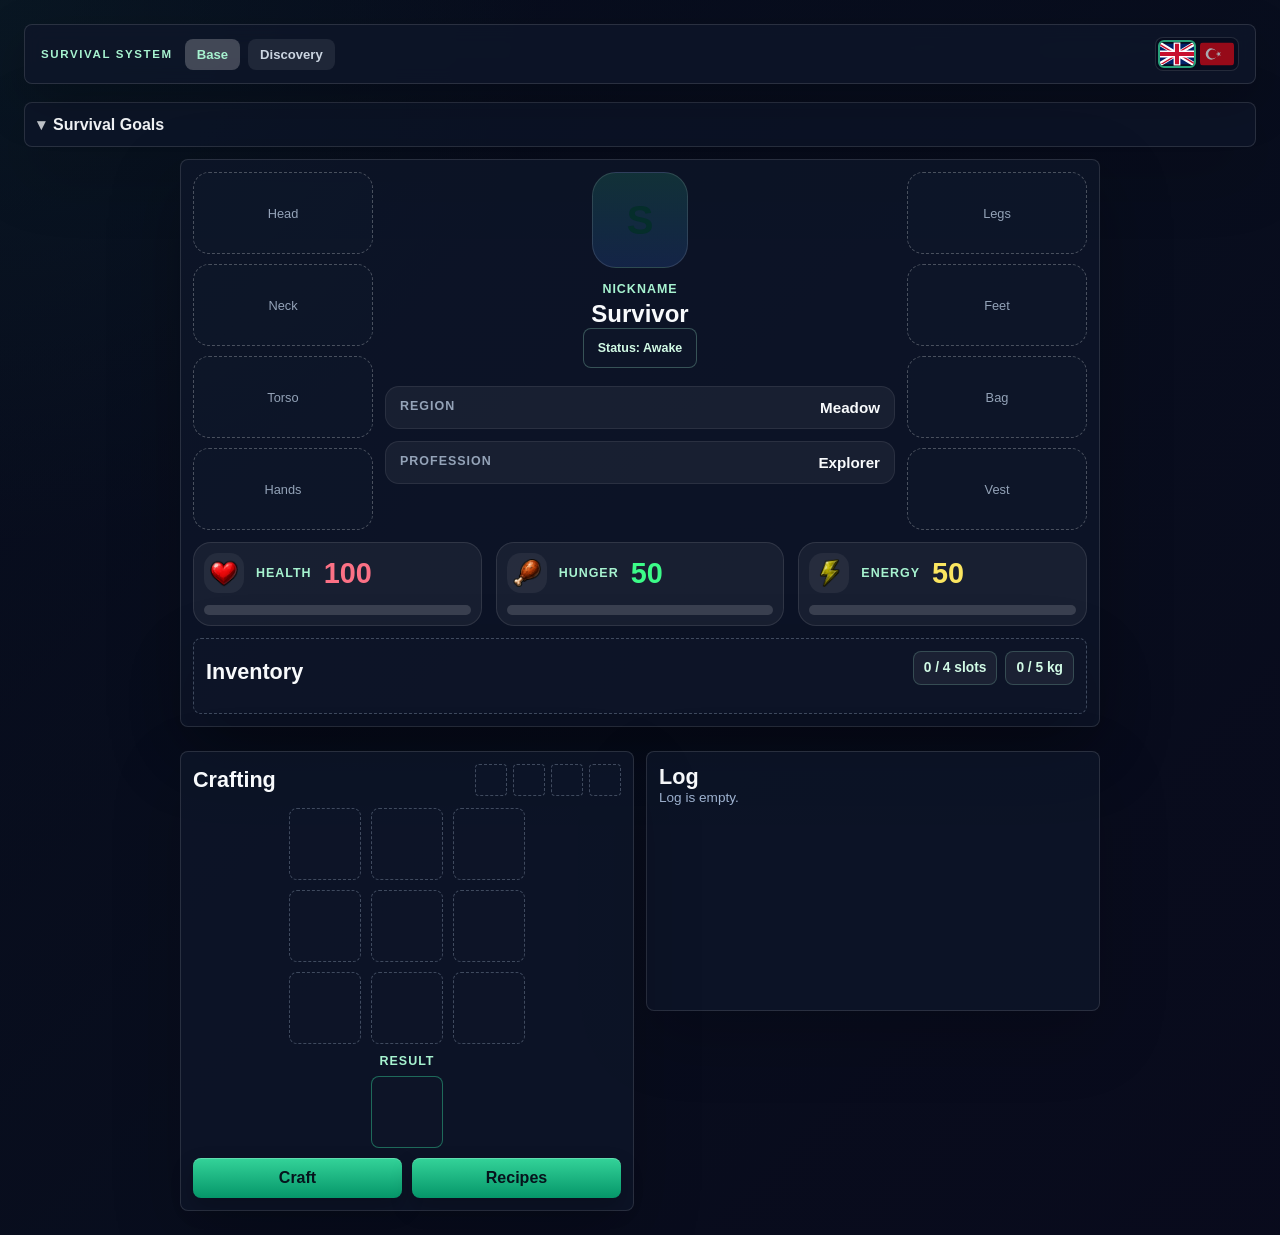
==== commit 420ece7a: "feat: Add woven crate storage mechanics; implement UI updates and localization for storage interacti" ====
--- a/index.html
+++ b/index.html
@@ -201,6 +201,36 @@
       <div class="shelter-storage-grid" id="shelterStorageGrid"></div>
     </section>
 
+    <section class="side-card shelter-card" id="storageContainerCard" hidden>
+      <div class="side-card-header shelter-header">
+        <div class="shelter-top">
+          <div>
+            <h2 id="storageContainerTitle">Woven Crate</h2>
+            <small id="storageContainerRegionText">Meadow</small>
+          </div>
+
+          <div class="shelter-summary">
+            <span id="storageContainerSlotsText">0 / 8 slots</span>
+            <span id="storageContainerWeightText">0 / 15 kg</span>
+          </div>
+
+          <button
+            id="packStorageContainerButton"
+            class="destroy-shelter-button"
+            type="button"
+            data-i18n="pack"
+          >
+            Pack
+          </button>
+        </div>
+      </div>
+
+      <div
+        class="shelter-storage-grid"
+        id="storageContainerGrid"
+      ></div>
+    </section>
+
     <aside class="info-side-panel" aria-label="Recipes and logs">
     <section class="side-card recipes-card" id="recipesPanel" hidden>
       <div class="recipes-header">
@@ -293,8 +323,8 @@
 <script src="js/i18n.js"></script>
 <script src="js/equipment.js"></script>
 <script src="js/crafting.js"></script>
+<script src="js/shelter.js"></script>
 <script src="js/ui.js"></script>
-<script src="js/shelter.js"></script>
 <script src="js/save.js"></script>
 <script src="js/main.js"></script>
 </body>
--- a/css/layout.css
+++ b/css/layout.css
@@ -207,7 +207,6 @@
 .goals-progress {
   flex: 1;
   display: grid;
-  grid-template-columns: repeat(7, minmax(12px, 1fr));
   gap: 4px;
 }
 
--- a/css/inventory.css
+++ b/css/inventory.css
@@ -1,16 +1,25 @@
+/* =========================================================
+   INVENTORY PANEL
+   ========================================================= */
+
 .inventory-panel {
   padding: 12px;
+
   border: 1px dashed rgba(148, 163, 184, 0.38);
+  border-radius: 8px;
+
   background: rgba(15, 23, 42, 0.48);
-  border-radius: 8px;
-  box-shadow: 0 24px 70px rgba(0, 0, 0, 0.2);
+
+  box-shadow:
+    0 24px 70px rgba(0, 0, 0, 0.2);
 }
 
 .inventory-header {
   display: flex;
-  align-items: end;
+  align-items: flex-end;
   justify-content: space-between;
   gap: 12px;
+
   margin-bottom: 16px;
 }
 
@@ -19,19 +28,28 @@
   flex-wrap: wrap;
   justify-content: flex-end;
   gap: 8px;
+
   margin: 0;
 }
 
 .inventory-summary span {
   min-height: 34px;
   padding: 8px 10px;
+
   border: 1px solid rgba(167, 243, 208, 0.2);
   border-radius: 8px;
+
   background: rgba(255, 255, 255, 0.06);
+
   color: #d1fae5;
   font-size: 0.86rem;
   font-weight: 800;
 }
+
+
+/* =========================================================
+   INVENTORY GRID
+   ========================================================= */
 
 .inventory-grid {
   display: grid;
@@ -39,19 +57,39 @@
   gap: 10px;
 }
 
+
+/* =========================================================
+   INVENTORY SLOT
+   ========================================================= */
+
 .inventory-slot {
   position: relative;
+
   display: grid;
-  min-height: 156px;
-  overflow: hidden;
+
+  min-width: 0;
+  min-height: 176px;
   padding: 10px;
+
+  overflow: hidden;
+
   border: 1px solid rgba(255, 255, 255, 0.12);
   border-radius: 8px;
+
   background: rgba(255, 255, 255, 0.06);
+}
+
+.inventory-slot.has-item-footer,
+.shelter-storage-slot.has-item-footer {
+  position: relative;
+  padding-bottom: 72px;
 }
 
 .inventory-slot.is-empty {
   place-items: center;
+
+  min-height: 156px;
+
   border-style: dashed;
 }
 
@@ -61,59 +99,100 @@
   letter-spacing: 0.03em;
 }
 
+
+/* =========================================================
+   ITEM MAIN INFO
+   ========================================================= */
+
 .item-info {
   display: grid;
-  padding-bottom: 24px;
+  grid-template-rows: minmax(0, 1fr) auto;
+  place-items: center;
+  gap: 8px;
+
+  width: 100%;
+  min-width: 0;
   min-height: 100%;
-  grid-template-rows: 1fr auto;
-  gap: 8px;
-  place-items: center;
 }
 
 .item-image {
   width: min(96px, 80%);
   height: 90px;
+
   object-fit: contain;
-  filter: drop-shadow(0 12px 18px rgba(0, 0, 0, 0.28));
-  transition: transform 160ms ease, opacity 160ms ease;
+
+  filter:
+    drop-shadow(
+      0 12px 18px rgba(0, 0, 0, 0.28)
+    );
+
+  transition:
+    transform 160ms ease,
+    opacity 160ms ease;
 }
 
 .item-info strong {
+  align-self: end;
+
   max-width: 100%;
-  align-self: end;
-  overflow: hidden;
+
+  overflow: hidden;
+
+  color: inherit;
   text-align: center;
   text-overflow: ellipsis;
   white-space: nowrap;
 }
+
+
+/* =========================================================
+   QUANTITY BADGE
+   ========================================================= */
 
 .quantity-badge {
   position: absolute;
   top: 8px;
   left: 8px;
   z-index: 5;
+
+  display: flex;
+  align-items: center;
+  justify-content: center;
+
   min-width: 24px;
   height: 24px;
-  display: flex;
-  align-items: center;
-  justify-content: center;
+  padding: 0 5px;
+
+  box-sizing: border-box;
+
   border-radius: 999px;
+
   background: rgba(15, 23, 42, 0.9);
-  color: white;
+
+  color: #ffffff;
   font-size: 0.75rem;
   font-weight: 800;
 }
+
+
+/* =========================================================
+   SLOT ACTIONS
+   ========================================================= */
 
 .slot-actions {
   position: absolute;
   top: 8px;
   right: 8px;
+  z-index: 12;
+
   display: flex;
   gap: 6px;
-  z-index: 12;
+
   opacity: 0;
   pointer-events: none;
-  transition: opacity 140ms ease;
+
+  transition:
+    opacity 140ms ease;
 }
 
 .inventory-slot:hover .slot-actions,
@@ -129,63 +208,53 @@
 }
 
 .slot-action {
+  display: grid;
+  place-items: center;
+
   width: 22px;
   height: 22px;
-  display: grid;
-  place-items: center;
-
-  border: 0;
+
+  padding: 0;
+
+  border: 1px solid transparent;
   border-radius: 50%;
 
   background: rgba(0, 0, 0, 0.35);
+
   color: rgba(255, 255, 255, 0.7);
 
   cursor: pointer;
+
   font-size: 0;
   font-weight: 900;
 
   box-shadow: none;
 
   transition:
+    transform 150ms ease,
     opacity 150ms ease,
     background 150ms ease,
+    border-color 150ms ease,
     color 150ms ease;
 }
 
 .slot-action:hover {
   transform: translateY(-1px);
-}
-
-.use-action {
-  color: #eff6ff;
-  border-color: rgba(147, 197, 253, 0.5);
-}
-
-.use-action:hover,
-.wear-action:hover {
-  background: rgba(34, 197, 94, 0.88);
-  border-color: rgba(134, 239, 172, 0.75);
-}
-
-.use-action::before {
-  content: "✓";
-  font-size: 12px;
-}
-
-.wear-action::before {
-  content: "◆";
-  font-size: 12px;
-}
-
-.drop-action::before {
-  content: "×";
-  font-size: 12px;
-  line-height: 1;
 }
 
 .use-action,
 .wear-action {
   border-color: rgba(52, 211, 153, 0.35);
+  color: #eff6ff;
+}
+
+.use-action:hover,
+.wear-action:hover {
+  border-color: rgba(134, 239, 172, 0.75);
+
+  background: rgba(34, 197, 94, 0.88);
+
+  color: #ffffff;
 }
 
 .drop-action {
@@ -194,43 +263,300 @@
 
 .drop-action:hover {
   background: rgba(220, 38, 38, 0.85);
-  color: white;
-}
-
-.item-durability {
+  color: #ffffff;
+}
+
+.use-action::before {
+  content: "✓";
+
+  font-size: 12px;
+}
+
+.wear-action::before {
+  content: "◆";
+
+  font-size: 12px;
+}
+
+.drop-action::before {
+  content: "×";
+
+  font-size: 12px;
+  line-height: 1;
+}
+
+
+/* =========================================================
+   ITEM FOOTER POSITION
+   ========================================================= */
+
+.inventory-slot > .item-footer,
+.shelter-storage-slot > .item-footer,
+.inventory-slot > .item-footer-box,
+.shelter-storage-slot > .item-footer-box,
+.inventory-slot > .item-footer-metric,
+.shelter-storage-slot > .item-footer-metric {
   position: absolute;
-  left: 10px;
-  bottom: 10px;
-  display: inline-flex;
+  right: 8px;
+  bottom: 8px;
+  left: 8px;
+  z-index: 3;
+
+  width: auto;
+}
+
+
+/* =========================================================
+   GENERIC FOOTER BOX
+   Durability ve weight-only itemlerde kullanılır
+   ========================================================= */
+
+.item-footer-box {
+  display: flex;
+  flex-direction: column;
+  gap: 5px;
+
+  width: 100%;
+  min-width: 0;
+  padding: 7px 8px;
+
+  box-sizing: border-box;
+
+  border: 1px solid rgba(95, 210, 255, 0.35);
+  border-radius: 8px;
+
+  background: rgba(20, 30, 45, 0.78);
+}
+
+.item-footer-top {
+  display: flex;
   align-items: center;
-  justify-content: center;
-  min-width: 48px;
-  padding: 4px 8px;
-  border-radius: 10px;
-  background: rgba(15, 23, 42, 0.9);
-  border: 1px solid rgba(255, 255, 255, 0.08);
-  color: #f8fafc;
-  font-size: 0.68rem;
+  justify-content: space-between;
+  gap: 8px;
+
+  min-width: 0;
+}
+
+.item-footer-main-value {
+  min-width: 0;
+
+  color: #f4fbff;
+  font-size: 0.78rem;
   font-weight: 800;
   line-height: 1;
-  letter-spacing: 0.02em;
-}
-
-.item-weight {
+
+  overflow: hidden;
+  text-overflow: ellipsis;
+  white-space: nowrap;
+}
+
+
+/* =========================================================
+   DURABILITY BAR
+   ========================================================= */
+
+.item-footer-bar {
+  width: 100%;
+  height: 5px;
+
+  overflow: hidden;
+
+  border-radius: 999px;
+
+  background: rgba(255, 255, 255, 0.12);
+}
+
+.item-footer-bar-fill {
+  height: 100%;
+
+  border-radius: inherit;
+
+  background:
+    linear-gradient(
+      90deg,
+      #d99024,
+      #f2c94c
+    );
+
+  transition:
+    width 180ms ease;
+}
+
+
+/* =========================================================
+   WEIGHT
+   ========================================================= */
+
+.item-footer-weight,
+.item-footer-inline-weight {
+  flex-shrink: 0;
+
+  color: rgba(255, 255, 255, 0.9);
+  font-size: 0.7rem;
+  font-weight: 800;
+  line-height: 1;
+
+  white-space: nowrap;
+}
+
+/* =========================================================
+   CONTAINER FOOTER
+   ========================================================= */
+
+.item-footer-metric {
+  width: 100%;
+  min-width: 0;
+  padding: 7px 8px;
+
+  box-sizing: border-box;
+
+  overflow: hidden;
+
+  border: 1px solid rgba(95, 210, 255, 0.35);
+  border-radius: 8px;
+
+  background: rgba(20, 30, 45, 0.78);
+}
+
+.item-footer-metric-header {
+  display: flex;
+  align-items: center;
+  justify-content: space-between;
+  gap: 8px;
+
+  min-width: 0;
+}
+
+.item-footer-main-info {
+  display: flex;
+  align-items: center;
+  gap: 6px;
+
+  min-width: 0;
+
+  overflow: hidden;
+}
+
+.item-footer-metric-title {
+  min-width: 0;
+
+  overflow: hidden;
+
+  color: #f3f8ff;
+  font-size: 0.72rem;
+  font-weight: 700;
+  line-height: 1.1;
+
+  text-overflow: ellipsis;
+  white-space: nowrap;
+}
+
+.item-footer-metric-value {
+  flex-shrink: 0;
+
+  color: #a7f3ff;
+  font-size: 0.72rem;
+  font-weight: 800;
+  line-height: 1.1;
+
+  white-space: nowrap;
+}
+
+.item-footer-metric-subtext {
+  margin-top: 3px;
+
+  color: rgba(220, 235, 255, 0.78);
+  font-size: 0.66rem;
+  font-weight: 600;
+  line-height: 1;
+}
+
+
+/* =========================================================
+   CONTAINER FILL BAR
+   ========================================================= */
+
+.item-footer-metric-bar {
+  width: 100%;
+  height: 5px;
+  margin-top: 5px;
+
+  overflow: hidden;
+
+  border-radius: 999px;
+
+  background: rgba(255, 255, 255, 0.12);
+}
+
+.item-footer-metric-fill {
+  height: 100%;
+
+  border-radius: inherit;
+
+  background:
+    linear-gradient(
+      90deg,
+      #2997c7,
+      #5cccf2
+    );
+
+  transition:
+    width 180ms ease;
+}
+
+
+/* =========================================================
+   EMPTY CONTAINER
+   ========================================================= */
+
+.item-container-info.is-empty {
+  border-color: rgba(150, 160, 175, 0.24);
+
+  background: rgba(30, 36, 48, 0.68);
+}
+
+.item-container-info.is-empty
+.item-footer-metric-title,
+.item-container-info.is-empty
+.item-footer-metric-value,
+.item-container-info.is-empty
+.item-footer-metric-subtext {
+  color: rgba(220, 225, 235, 0.55);
+}
+
+.item-container-info.is-empty
+.item-footer-metric-fill {
+  width: 0;
+}
+
+/* Durability veya container footer'ı olmayan normal itemler */
+.inventory-slot:not(.is-empty):not(.has-item-footer) {
+  padding-bottom: 38px;
+}
+
+/* Normal item adını ağırlık rozetinin üstünde tut */
+.inventory-slot:not(.has-item-footer) .item-info {
+  min-height: 0;
+}
+
+/* Normal item ağırlık rozeti */
+.inventory-slot > .item-standalone-weight {
   position: absolute;
   right: 10px;
-  bottom: 10px;
-  display: inline-flex;
-  align-items: center;
-  justify-content: center;
-  min-width: 62px;
-  padding: 4px 8px;
-  border-radius: 10px;
-  background: rgba(15, 23, 42, 0.9);
-  border: 1px solid rgba(255, 255, 255, 0.08);
-  color: #f8fafc;
-  font-size: 0.68rem;
+  bottom: 9px;
+  z-index: 5;
+
+  padding: 4px 9px;
+
+  border: 1px solid rgba(70, 140, 255, 0.3);
+  border-radius: 999px;
+
+  background: rgba(8, 18, 40, 0.92);
+
+  color: #ffffff;
+  font-size: 0.7rem;
   font-weight: 800;
   line-height: 1;
-  letter-spacing: 0.02em;
+
+  white-space: nowrap;
 }
--- a/css/crafting.css
+++ b/css/crafting.css
@@ -259,6 +259,39 @@
   justify-content: center;
 }
 
+.recipe-liquid {
+  position: relative;
+}
+
+.recipe-liquid::after {
+  /* sağ üstte su simgesi
+  content: "💧";
+  position: absolute;
+  top: -5px;
+  right: -5px;
+  */
+  display: flex;
+  align-items: center;
+  justify-content: center;
+  width: 16px;
+  height: 16px;
+  font-size: 10px;
+  line-height: 1;
+  border-radius: 50%;
+  background: rgba(25, 75, 105, 0.9);
+}
+
+.recipe-liquid-missing {
+  opacity: 0.55;
+  border-radius: 8px;
+  padding: 4px;
+  outline: 1px solid rgba(180, 55, 55, 0.9);
+}
+
+.recipe-liquid-missing span {
+  color: #d96b6b;
+}
+
 .log-card {
   min-height: 260px;
 }
@@ -412,7 +445,7 @@
 
 .recipe-workstation,
 .recipe-workstation-missing {
-  border: 1px solid rgba(251, 191, 36, 0.45);
+    border: 1px solid rgba(251, 191, 36, 0.45);
   border-radius: 10px;
   padding: 4px;
 }
--- a/css/shelter.css
+++ b/css/shelter.css
@@ -1,3 +1,7 @@
+/* =========================================================
+   SHELTER CARD
+   ========================================================= */
+
 .shelter-card {
   display: grid;
   gap: 12px;
@@ -8,8 +12,15 @@
   display: none;
 }
 
+
+/* =========================================================
+   SHELTER HEADER
+   ========================================================= */
+
 .shelter-header {
-
+  display: flex;
+  align-items: center;
+  justify-content: space-between;
   gap: 12px;
 }
 
@@ -20,6 +31,7 @@
 
 .shelter-subtitle {
   margin: 4px 0 0;
+
   color: #94a3b8;
   font-size: 0.78rem;
   font-weight: 800;
@@ -27,17 +39,25 @@
 
 .shelter-type-badge {
   padding: 6px 10px;
+
+  border: 1px solid rgba(52, 211, 153, 0.35);
   border-radius: 8px;
+
   background: rgba(52, 211, 153, 0.14);
-  border: 1px solid rgba(52, 211, 153, 0.35);
+
   color: #bbf7d0;
   font-size: 0.75rem;
   font-weight: 900;
 }
 
+
+/* =========================================================
+   SHELTER TOP
+   ========================================================= */
+
 .shelter-top {
   display: flex;
-  align-items: end;
+  align-items: flex-end;
   justify-content: space-between;
   gap: 12px;
 }
@@ -49,113 +69,263 @@
 
 .shelter-top small {
   display: block;
+
   margin-top: 2px;
+
   color: #94a3b8;
   font-size: 0.78rem;
   font-style: italic;
   font-weight: 800;
 }
 
+
+/* =========================================================
+   SHELTER SUMMARY
+   ========================================================= */
+
 .shelter-summary {
-  margin-left: auto;
   display: flex;
   gap: 8px;
+
+  margin-left: auto;
 }
 
 .shelter-summary span {
   min-height: 34px;
   padding: 8px 10px;
+
   border: 1px solid rgba(167, 243, 208, 0.2);
   border-radius: 8px;
+
   background: rgba(255, 255, 255, 0.06);
+
   color: #d1fae5;
   font-size: 0.86rem;
   font-weight: 800;
 }
 
+
+/* =========================================================
+   SHELTER STORAGE GRID
+   ========================================================= */
+
 .shelter-storage-grid {
   display: grid;
-  grid-template-columns: repeat(4, 1fr);
+  grid-template-columns: repeat(4, minmax(0, 1fr));
   gap: 6px;
 }
+
+
+/* =========================================================
+   SHELTER STORAGE SLOT
+   ========================================================= */
 
 .shelter-storage-slot {
   position: relative;
+
   display: grid;
+  grid-template-rows: minmax(0, 1fr);
+
+  min-width: 0;
   min-height: 105px;
+  padding: 8px;
+  padding-bottom: 30px;
+
+  box-sizing: border-box;
   overflow: hidden;
-  padding: 10px;
 
   border: 1px dashed rgba(148, 163, 184, 0.34);
   border-radius: 8px;
+
   background: rgba(15, 23, 42, 0.46);
 
-  place-items: center;
-
-    color: #cbd5e1;
+  color: #cbd5e1;
   font-size: 0.72rem;
   font-weight: 800;
 }
 
+/* Dolu slot */
 .shelter-storage-slot.is-filled {
   border-style: solid;
   border-color: rgba(52, 211, 153, 0.28);
+
   background: rgba(30, 41, 59, 0.58);
 }
+
+/* Büyük footer varsa altta yer ayır */
+.shelter-storage-slot.has-item-footer {
+  min-height: 142px;
+  padding-bottom: 62px;
+}
+
+
+/* =========================================================
+   SHELTER ITEM INFO
+   ========================================================= */
 
 .shelter-storage-slot .item-info {
   display: grid;
-  min-height: 100%;
-  grid-template-rows: 1fr auto;
-  gap: 6px;
+  grid-template-rows: minmax(0, 1fr) auto;
   place-items: center;
+  gap: 5px;
+
+  width: 100%;
+  min-width: 0;
+  min-height: 0;
 }
 
 .shelter-storage-slot .item-image {
-  width: min(70px, 80%);
+  width: min(70px, 78%);
   height: 58px;
+
   object-fit: contain;
 }
 
 .shelter-storage-slot .item-info strong {
+  display: block;
+
+  width: 100%;
   max-width: 100%;
-  align-self: end;
+
   overflow: hidden;
+
+  color: #e2e8f0;
+  font-size: 0.68rem;
+  font-weight: 800;
+  line-height: 1.15;
   text-align: center;
   text-overflow: ellipsis;
   white-space: nowrap;
 }
 
-.shelter-storage-slot img {
-  width: 34px;
-  height: 34px;
-  object-fit: contain;
-}
-
-.shelter-storage-slot span {
-  max-width: 100%;
-  overflow: hidden;
-  text-align: center;
-  text-overflow: ellipsis;
+
+/* =========================================================
+   SHELTER QUANTITY BADGE
+   ========================================================= */
+
+.shelter-storage-slot > .quantity-badge {
+  position: absolute;
+  top: 6px;
+  left: 6px;
+  z-index: 6;
+
+  min-width: 22px;
+  height: 22px;
+  padding: 0 5px;
+
+  display: flex;
+  align-items: center;
+  justify-content: center;
+
+  box-sizing: border-box;
+
+  border-radius: 999px;
+  background: rgba(15, 23, 42, 0.92);
+
+  color: #ffffff;
+  font-size: 0.66rem;
+  font-weight: 800;
+}
+
+
+/* =========================================================
+   NORMAL ITEM WEIGHT
+   Sağ altta küçük rozet
+   ========================================================= */
+
+.shelter-storage-slot > .item-standalone-weight {
+  position: absolute;
+  right: 7px;
+  bottom: 7px;
+  z-index: 5;
+
+  padding: 3px 7px;
+
+  border: 1px solid rgba(70, 140, 255, 0.3);
+  border-radius: 999px;
+
+  background: rgba(8, 18, 40, 0.92);
+
+  color: #ffffff;
+  font-size: 0.63rem;
+  font-weight: 800;
+  line-height: 1;
+
   white-space: nowrap;
-
-  font-size: 0.68rem;
-  color: #e2e8f0;
-}
+}
+
+
+/* =========================================================
+   LARGE FOOTER
+   Durability ve container
+   ========================================================= */
+
+.shelter-storage-slot > .item-footer-box,
+.shelter-storage-slot > .item-footer-metric {
+  position: absolute;
+  right: 7px;
+  bottom: 7px;
+  left: 7px;
+  z-index: 5;
+
+  width: auto;
+  padding: 6px 7px;
+}
+
+/* Durability sayı alanı */
+.shelter-storage-slot .item-footer-main-value {
+  font-size: 0.67rem;
+}
+
+/* Container adı ve miktarı */
+.shelter-storage-slot .item-footer-metric-title,
+.shelter-storage-slot .item-footer-metric-value {
+  font-size: 0.64rem;
+}
+
+/* ml yazısı */
+.shelter-storage-slot .item-footer-metric-subtext {
+  font-size: 0.6rem;
+}
+
+/* Footer içindeki ağırlık */
+.shelter-storage-slot .item-footer-weight,
+.shelter-storage-slot .item-footer-inline-weight {
+  font-size: 0.61rem;
+}
+
+/* Barlar */
+.shelter-storage-slot .item-footer-bar,
+.shelter-storage-slot .item-footer-metric-bar {
+  height: 4px;
+}
+
+
+/* =========================================================
+   EMPTY SLOT
+   ========================================================= */
 
 .shelter-empty-label {
+  align-self: center;
+  justify-self: center;
+
   opacity: 0.25;
 }
 
+
+/* =========================================================
+   DESTROY BUTTON
+   ========================================================= */
+
 .destroy-shelter-button {
-  border: 0;
+  padding: 8px 12px;
+
+  border: 1px solid rgba(251, 113, 133, 0.2);
   border-radius: 8px;
 
-  padding: 8px 12px;
-
   background: rgba(239, 68, 68, 0.15);
+
   color: #fecaca;
-
   cursor: pointer;
 
   font-size: 0.8rem;
--- a/css/responsive.css
+++ b/css/responsive.css
@@ -178,4 +178,52 @@
     gap: 8px;
     place-items: center;
   }
+}
+
+@media (max-width: 900px) {
+  .inventory-grid {
+    grid-template-columns:
+      repeat(3, minmax(0, 1fr));
+  }
+  .shelter-storage-grid {
+    grid-template-columns: repeat(3, minmax(0, 1fr));
+  }
+}
+
+@media (max-width: 680px) {
+  .inventory-header {
+    align-items: stretch;
+    flex-direction: column;
+  }
+
+  .inventory-summary {
+    justify-content: flex-start;
+  }
+
+  .inventory-grid {
+    grid-template-columns:
+      repeat(2, minmax(0, 1fr));
+  }
+  .shelter-top {
+    align-items: stretch;
+    flex-direction: column;
+  }
+
+  .shelter-summary {
+    margin-left: 0;
+  }
+
+  .shelter-storage-grid {
+    grid-template-columns: repeat(2, minmax(0, 1fr));
+  }
+}
+
+@media (max-width: 420px) {
+  .inventory-grid {
+    grid-template-columns:
+      minmax(0, 1fr);
+  }
+  .shelter-storage-grid {
+    grid-template-columns: minmax(0, 1fr);
+  }
 }
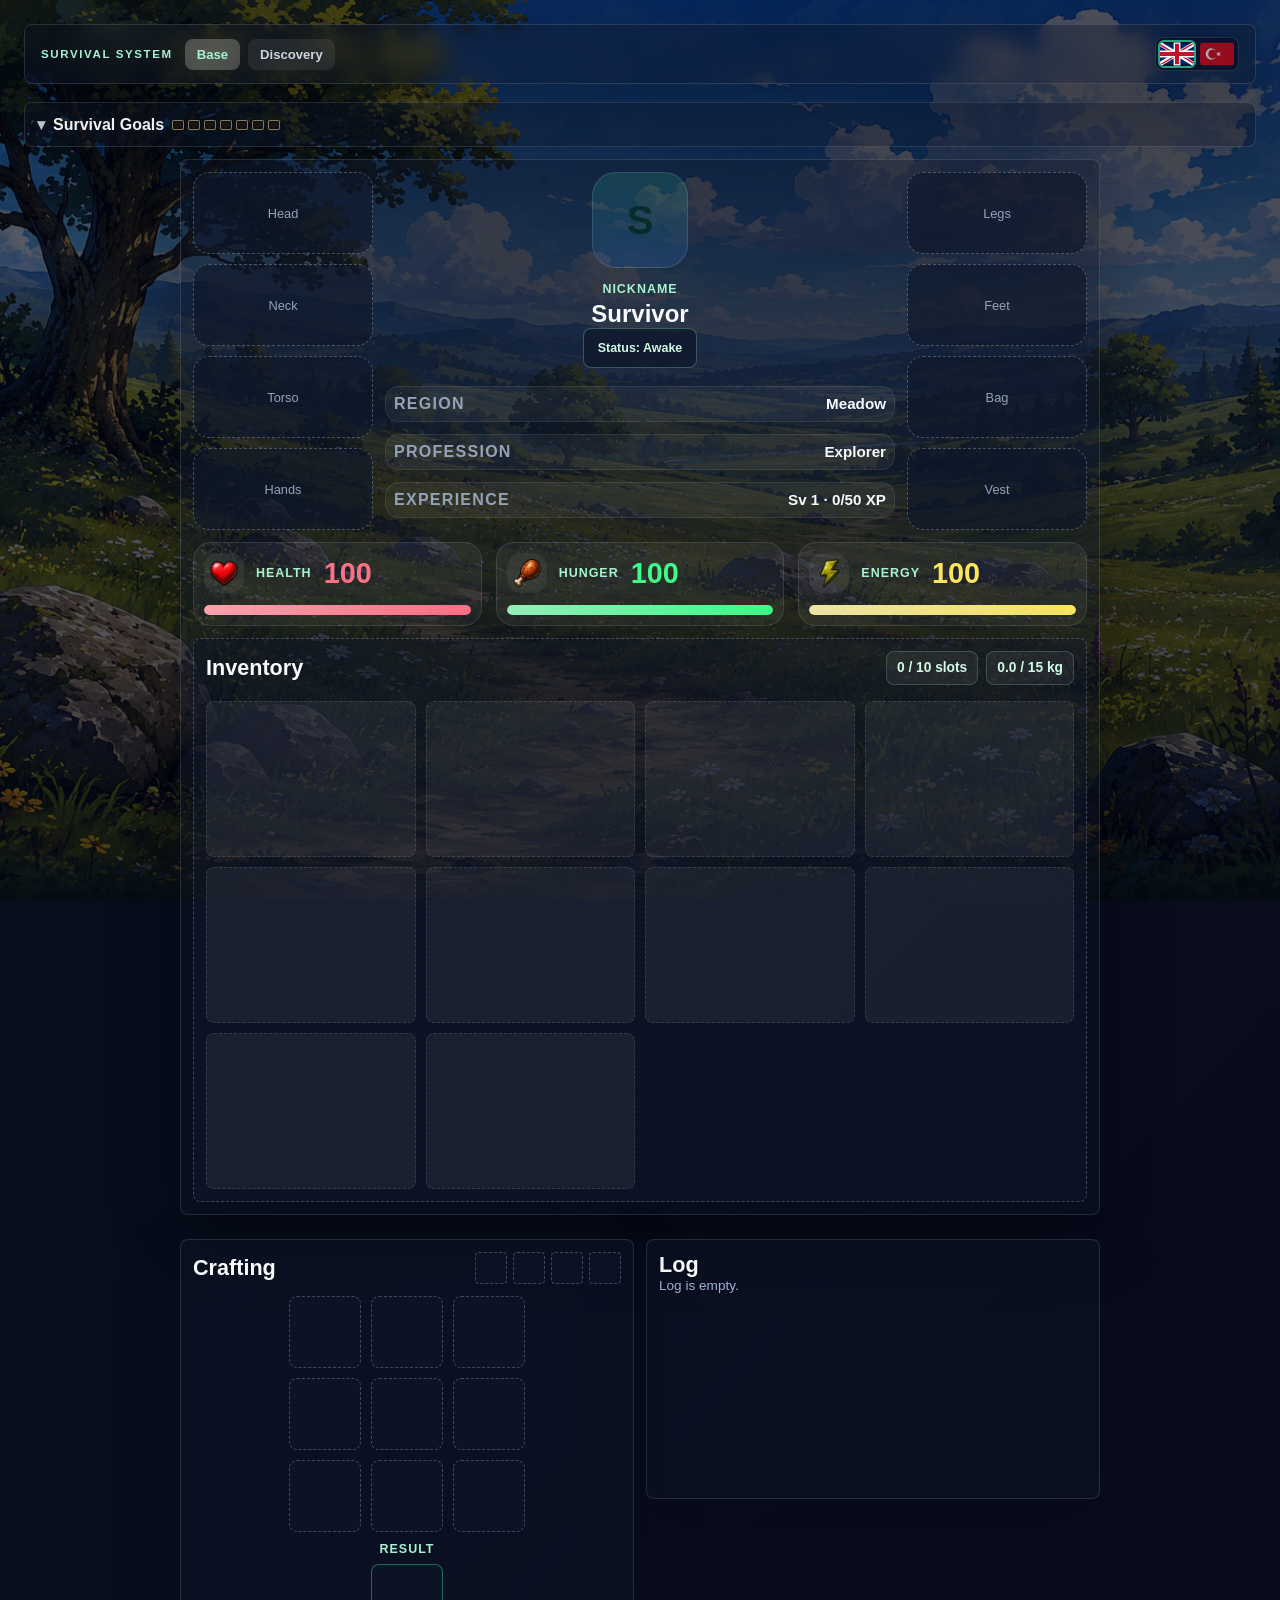
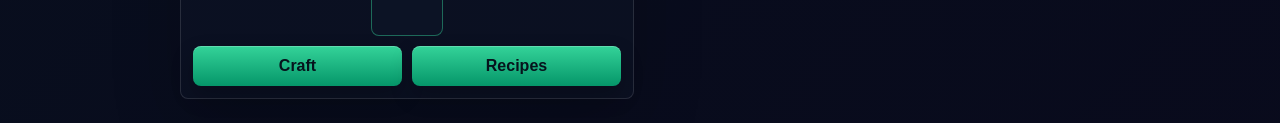
==== commit 444db721: "feat: Implement experience system v1 with tracking, leveling, and display updates" ====
--- a/index.html
+++ b/index.html
@@ -97,11 +97,11 @@
                 <div class="meta-row">
                   <span data-i18n="professionLabel">Profession</span>
                   <strong id="profession">Explorer</strong>
-                </div><!-- experience is currently not implemented, so hiding this for now to avoid confusion
-              <div class="meta-row">
+                </div>
+                <div class="meta-row">
                   <span data-i18n="experienceLabel">Experience</span>
-                  <strong id="experience">420 XP</strong>
-                </div> -->
+                  <strong id="experience">Level 1 · 0/50 XP</strong>
+                </div>
               </div>
             </div>
           </section>
@@ -325,6 +325,7 @@
 <script src="js/crafting.js"></script>
 <script src="js/shelter.js"></script>
 <script src="js/ui.js"></script>
+<script src="js/experience.js"></script>
 <script src="js/save.js"></script>
 <script src="js/main.js"></script>
 </body>
--- a/css/layout.css
+++ b/css/layout.css
@@ -13,7 +13,7 @@
   border: 1px solid rgba(255, 255, 255, 0.12);
   border-radius: 8px;
 
-  background: rgba(15, 23, 42, 0.78);
+  background: rgba(15, 23, 42, 0.4);
   box-shadow: 0 18px 50px rgba(0, 0, 0, 0.22);
   backdrop-filter: blur(10px);
 }
--- a/css/character.css
+++ b/css/character.css
@@ -4,7 +4,7 @@
   padding: 12px;
   border: 1px solid rgba(255, 255, 255, 0.12);
   border-radius: 8px;
-  background: rgba(15, 23, 42, 0.72);
+  background: rgba(15, 23, 42, 0.4);
   box-shadow: 0 24px 70px rgba(0, 0, 0, 0.28);
 }
 
@@ -84,7 +84,7 @@
   display: flex;
   justify-content: space-between;
   gap: 12px;
-  padding: 12px 14px;
+  padding: 8px 8px;
   border-radius: 14px;
   background: rgba(255, 255, 255, 0.05);
   border: 1px solid rgba(255, 255, 255, 0.08);
@@ -92,7 +92,6 @@
 
 .meta-row span {
   color: #94a3b8;
-  font-size: 0.78rem;
   font-weight: 700;
   letter-spacing: 0.08em;
   text-transform: uppercase;
@@ -101,7 +100,7 @@
 .meta-row strong {
   color: #f8fafc;
   font-size: 0.95rem;
-  font-weight: 800;
+  font-weight: 700;
 }
 
 .status-meters {
--- a/css/inventory.css
+++ b/css/inventory.css
@@ -1,14 +1,10 @@
-/* =========================================================
-   INVENTORY PANEL
-   ========================================================= */
-
 .inventory-panel {
   padding: 12px;
 
   border: 1px dashed rgba(148, 163, 184, 0.38);
   border-radius: 8px;
 
-  background: rgba(15, 23, 42, 0.48);
+  background: rgba(15, 23, 42, 0.4);
 
   box-shadow:
     0 24px 70px rgba(0, 0, 0, 0.2);
@@ -16,10 +12,9 @@
 
 .inventory-header {
   display: flex;
-  align-items: flex-end;
+  align-items: anchor-center;
   justify-content: space-between;
   gap: 12px;
-
   margin-bottom: 16px;
 }
 
@@ -28,7 +23,6 @@
   flex-wrap: wrap;
   justify-content: flex-end;
   gap: 8px;
-
   margin: 0;
 }
 
@@ -45,11 +39,6 @@
   font-size: 0.86rem;
   font-weight: 800;
 }
-
-
-/* =========================================================
-   INVENTORY GRID
-   ========================================================= */
 
 .inventory-grid {
   display: grid;
@@ -57,11 +46,6 @@
   gap: 10px;
 }
 
-
-/* =========================================================
-   INVENTORY SLOT
-   ========================================================= */
-
 .inventory-slot {
   position: relative;
 
@@ -98,11 +82,6 @@
   font-weight: 800;
   letter-spacing: 0.03em;
 }
-
-
-/* =========================================================
-   ITEM MAIN INFO
-   ========================================================= */
 
 .item-info {
   display: grid;
@@ -144,11 +123,6 @@
   white-space: nowrap;
 }
 
-
-/* =========================================================
-   QUANTITY BADGE
-   ========================================================= */
-
 .quantity-badge {
   position: absolute;
   top: 8px;
@@ -173,11 +147,6 @@
   font-size: 0.75rem;
   font-weight: 800;
 }
-
-
-/* =========================================================
-   SLOT ACTIONS
-   ========================================================= */
 
 .slot-actions {
   position: absolute;
@@ -284,11 +253,6 @@
   font-size: 12px;
   line-height: 1;
 }
-
-
-/* =========================================================
-   ITEM FOOTER POSITION
-   ========================================================= */
 
 .inventory-slot > .item-footer,
 .shelter-storage-slot > .item-footer,
@@ -305,12 +269,6 @@
   width: auto;
 }
 
-
-/* =========================================================
-   GENERIC FOOTER BOX
-   Durability ve weight-only itemlerde kullanılır
-   ========================================================= */
-
 .item-footer-box {
   display: flex;
   flex-direction: column;
@@ -349,11 +307,6 @@
   text-overflow: ellipsis;
   white-space: nowrap;
 }
-
-
-/* =========================================================
-   DURABILITY BAR
-   ========================================================= */
 
 .item-footer-bar {
   width: 100%;
@@ -383,10 +336,6 @@
 }
 
 
-/* =========================================================
-   WEIGHT
-   ========================================================= */
-
 .item-footer-weight,
 .item-footer-inline-weight {
   flex-shrink: 0;
@@ -398,10 +347,6 @@
 
   white-space: nowrap;
 }
-
-/* =========================================================
-   CONTAINER FOOTER
-   ========================================================= */
 
 .item-footer-metric {
   width: 100%;
@@ -470,11 +415,6 @@
   font-weight: 600;
   line-height: 1;
 }
-
-
-/* =========================================================
-   CONTAINER FILL BAR
-   ========================================================= */
 
 .item-footer-metric-bar {
   width: 100%;
@@ -503,11 +443,6 @@
   transition:
     width 180ms ease;
 }
-
-
-/* =========================================================
-   EMPTY CONTAINER
-   ========================================================= */
 
 .item-container-info.is-empty {
   border-color: rgba(150, 160, 175, 0.24);
@@ -529,17 +464,14 @@
   width: 0;
 }
 
-/* Durability veya container footer'ı olmayan normal itemler */
 .inventory-slot:not(.is-empty):not(.has-item-footer) {
   padding-bottom: 38px;
 }
 
-/* Normal item adını ağırlık rozetinin üstünde tut */
 .inventory-slot:not(.has-item-footer) .item-info {
   min-height: 0;
 }
 
-/* Normal item ağırlık rozeti */
 .inventory-slot > .item-standalone-weight {
   position: absolute;
   right: 10px;
--- a/css/crafting.css
+++ b/css/crafting.css
@@ -2,7 +2,7 @@
   padding: 12px;
   border: 1px solid rgba(255, 255, 255, 0.12);
   border-radius: 8px;
-  background: rgba(15, 23, 42, 0.72);
+  background: rgba(15, 23, 42, 0.4);
   box-shadow: 0 24px 70px rgba(0, 0, 0, 0.2);
 }
 
@@ -179,7 +179,7 @@
   padding: 8px 10px;
   border: 1px solid rgba(148, 163, 184, 0.2);
   border-radius: 10px;
-  background: rgba(15, 23, 42, 0.72);
+  background: rgba(15, 23, 42, 0.4);
   color: #dbeafe;
   font-size: 0.78rem;
   font-weight: 700;
